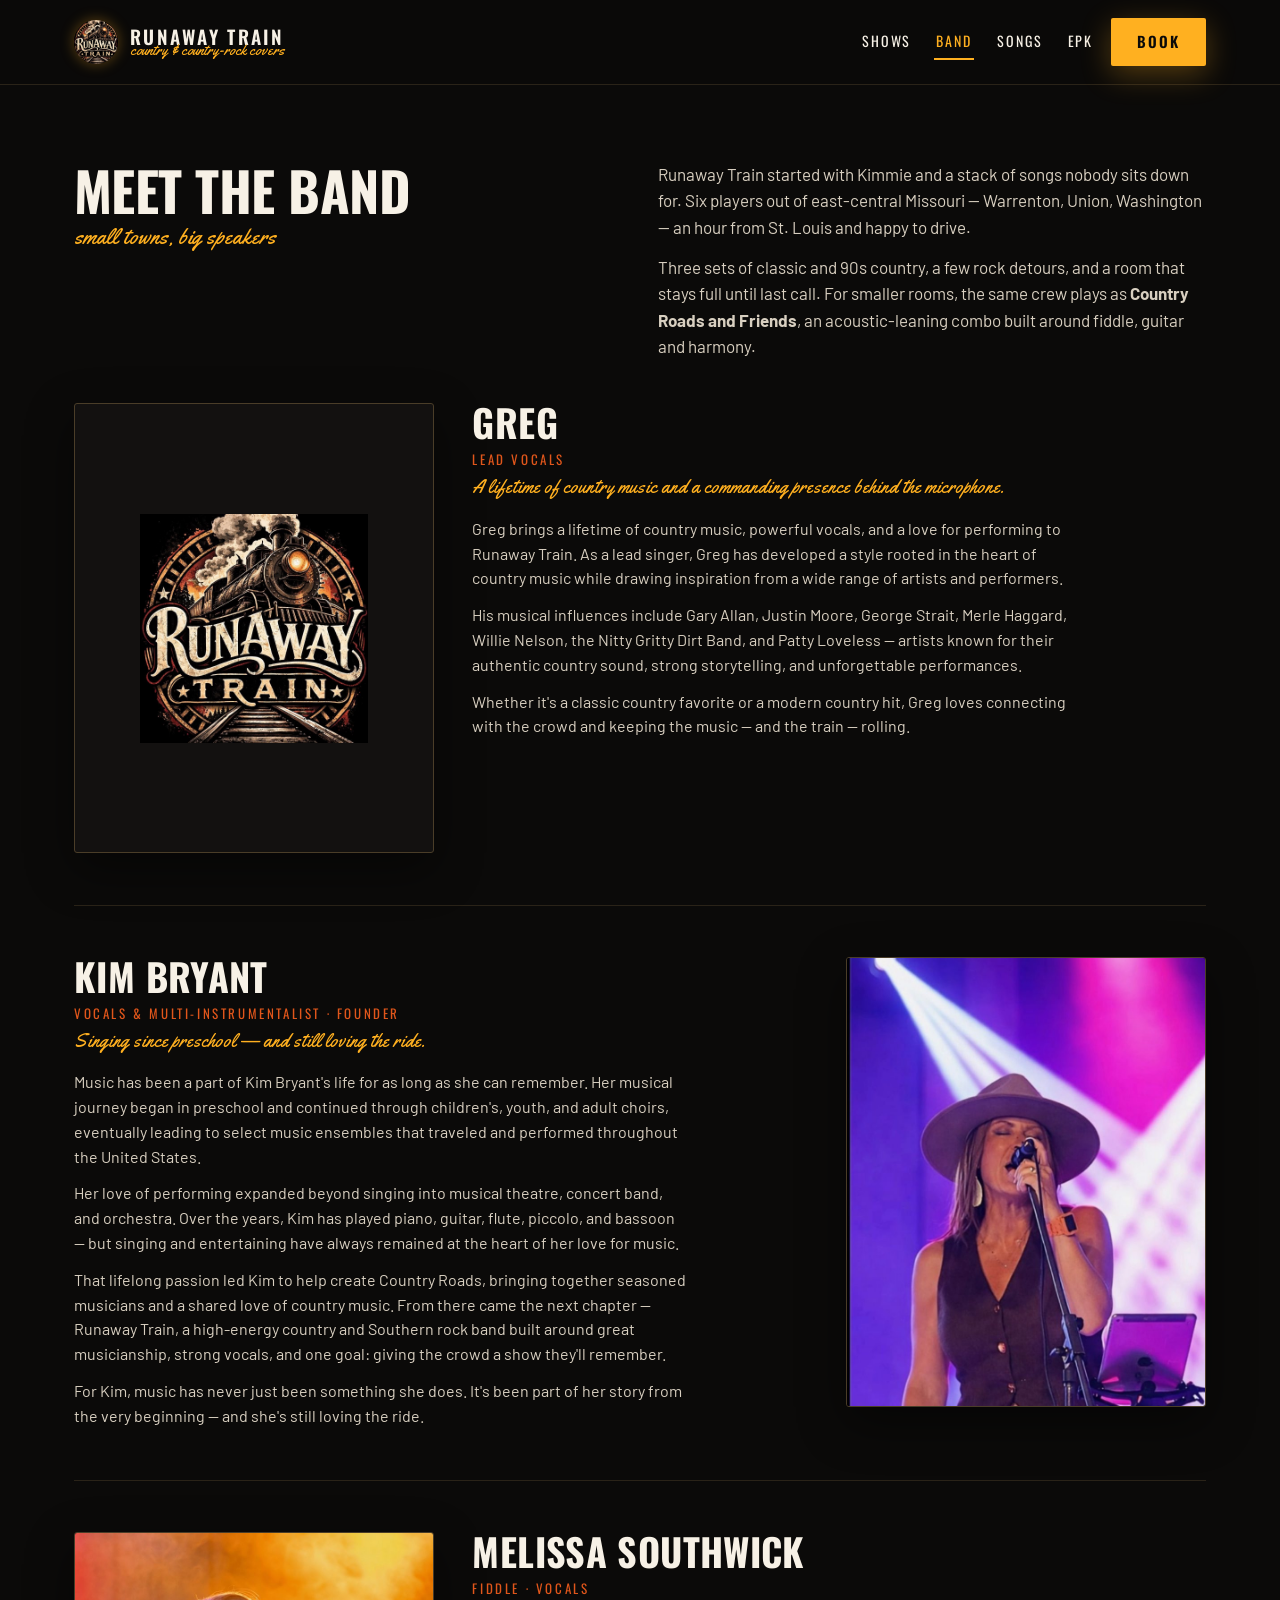
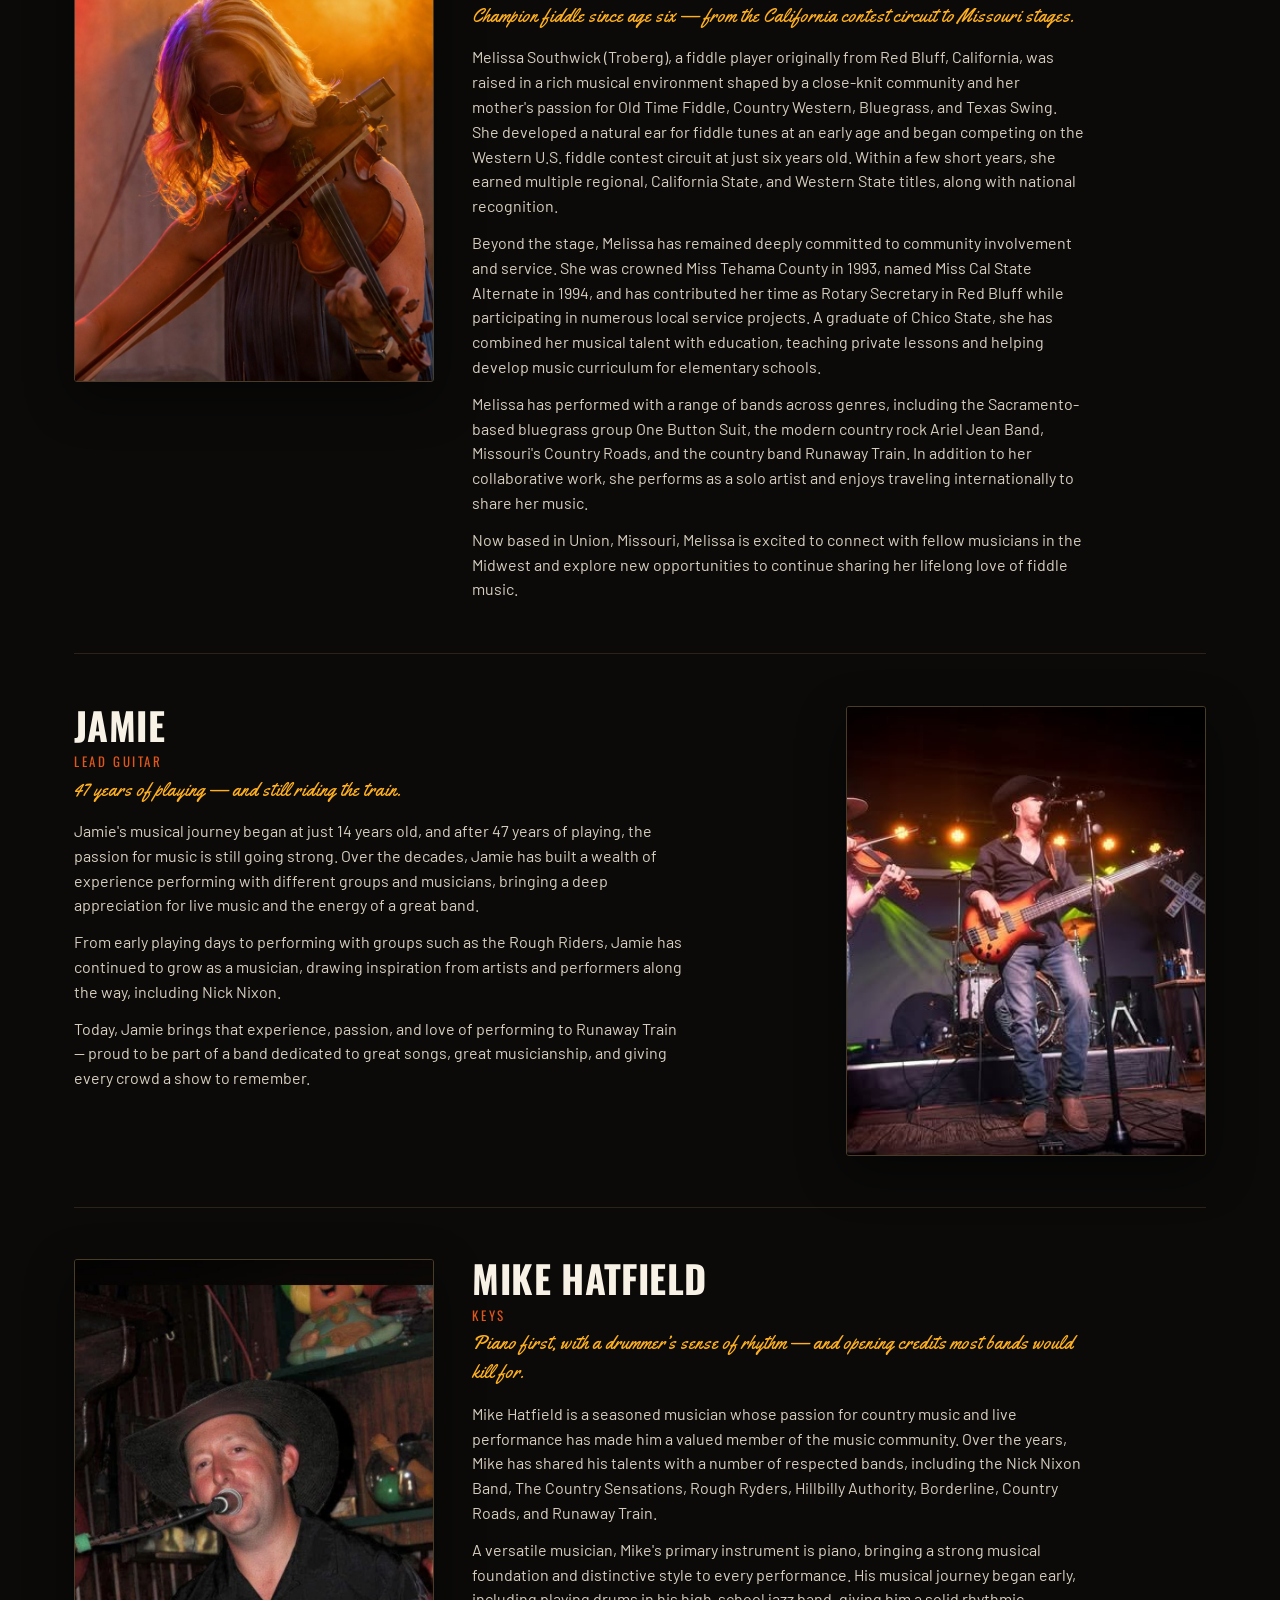
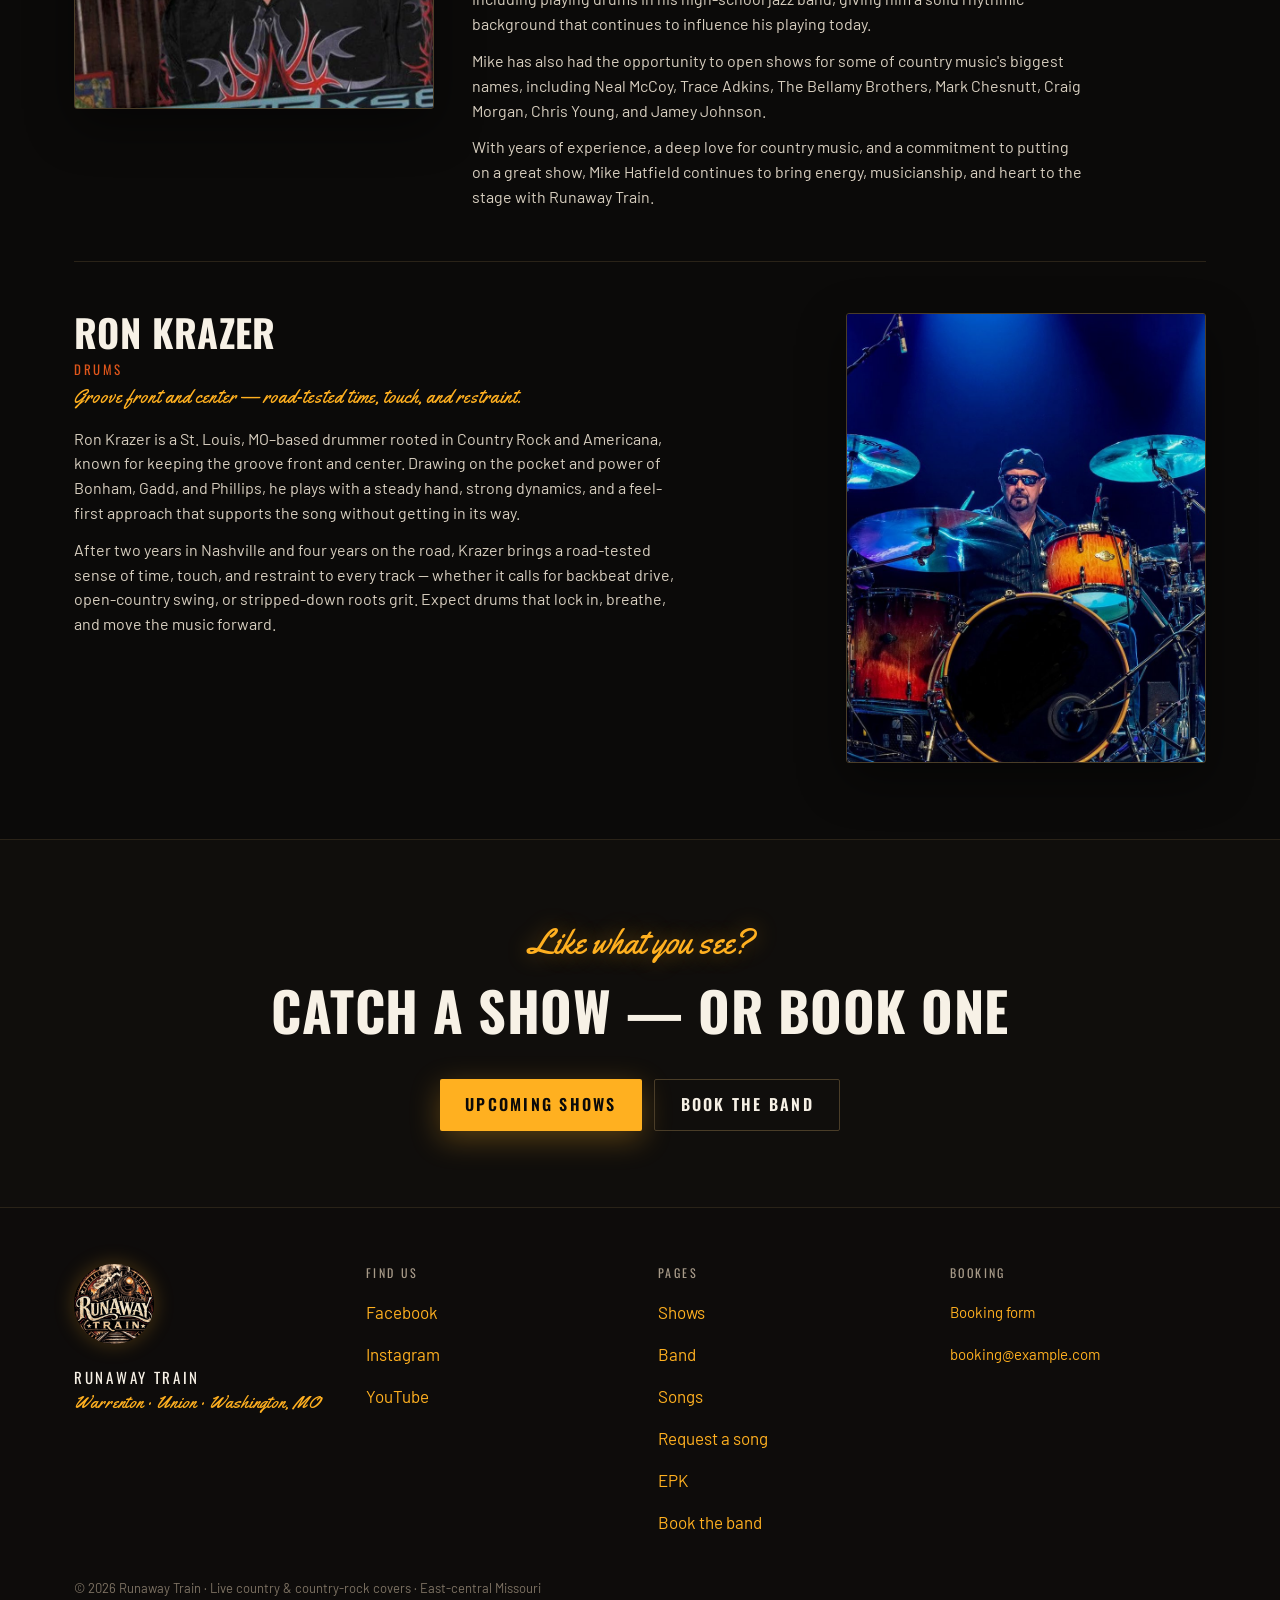
==== band/index.html @ 1db53f4d "wire request endpoint" ====
<!DOCTYPE html>
<html lang="en">
<head>
<meta charset="utf-8">
<meta name="viewport" content="width=device-width, initial-scale=1">
<title>Meet the Band — Runaway Train | 6-Piece Country Cover Band from Missouri</title>
<meta name="description" content="Meet Runaway Train: six players out of Warrenton, Union & Washington, Missouri. Lead vocals, national-champion fiddle, twin guitars, bass and drums — three sets of country you know every word to.">
<link rel="canonical" href="https://runawaytrain.band/band/">
<meta property="og:type" content="website">
<meta property="og:site_name" content="Runaway Train">
<meta property="og:title" content="Meet the Band — Runaway Train">
<meta property="og:description" content="Six players out of east-central Missouri. Small towns, big speakers.">
<meta property="og:url" content="https://runawaytrain.band/band/">
<meta property="og:image" content="https://runawaytrain.band/assets/img/og-image.jpg">
<meta name="twitter:card" content="summary_large_image">
<link rel="icon" href="/assets/img/photos/badge.jpg">
<link rel="preload" href="/assets/fonts/oswald-latin-600-normal.woff2" as="font" type="font/woff2" crossorigin>
<link rel="stylesheet" href="/assets/css/fonts.css?v=11">
<link rel="stylesheet" href="/assets/css/site.css?v=11">
<script defer src="/assets/js/site.js?v=11"></script>
<script type="application/ld+json">
{
  "@context": "https://schema.org",
  "@type": "BreadcrumbList",
  "itemListElement": [
    { "@type": "ListItem", "position": 1, "name": "Home", "item": "https://runawaytrain.band/" },
    { "@type": "ListItem", "position": 2, "name": "Band", "item": "https://runawaytrain.band/band/" }
  ]
}
</script>
</head>
<body>
<a class="skip-link" href="#main">Skip to content</a>

<header class="site-header">
  <div class="wrap bar">
    <a class="brand" href="/">
      <img src="/assets/img/photos/badge.jpg" alt="Runaway Train logo" width="44" height="44">
      <span>
        <span class="name">Runaway Train</span><br>
        <span class="tag">country &amp; country-rock covers</span>
      </span>
    </a>
    <nav class="site-nav" aria-label="Main">
      <a href="/shows/">Shows</a>
      <a href="/band/" aria-current="page">Band</a>
      <a href="/songs/">Songs</a>
      <a href="/epk/">EPK</a>
    </nav>
    <a class="btn btn-primary btn-book-header" href="/book/">Book</a>
    <button class="nav-toggle" aria-expanded="false" aria-controls="mobile-menu" aria-label="Menu">☰</button>
  </div>
  <nav class="mobile-menu" id="mobile-menu" aria-label="Mobile">
    <a href="/shows/">Shows</a>
    <a href="/band/" aria-current="page">Band</a>
    <a href="/songs/">Songs</a>
    <a href="/epk/">EPK</a>
    <a href="/book/">Book the band</a>
  </nav>
</header>

<main id="main">
  <section class="section" aria-labelledby="band-h">
    <div class="wrap">
      <div style="display:grid; grid-template-columns:repeat(auto-fit,minmax(min(300px,100%),1fr)); gap:var(--sp-gap); margin-bottom:44px;">
        <div>
          <h1 id="band-h" style="font-size:var(--fs-h2); line-height:1.1;">Meet the band</h1>
          <p class="kicker">small towns, big speakers</p>
        </div>
        <div style="color:var(--text-body);">
          <p style="margin:0 0 14px;">Runaway Train started with Kimmie and a stack of songs nobody sits down for. Six players out of east-central Missouri — Warrenton, Union, Washington — an hour from St. Louis and happy to drive.</p>
          <p style="margin:0;">Three sets of classic and 90s country, a few rock detours, and a room that stays full until last call. For smaller rooms, the same crew plays as <strong>Country Roads and Friends</strong>, an acoustic-leaning combo built around fiddle, guitar and harmony.</p>
        </div>
      </div>

      <div class="member-rows">
        <article class="member-row">
          <img class="member-photo placeholder" src="/assets/img/photos/badge.jpg" alt="Greg, lead singer of Runaway Train" loading="lazy" width="800" height="1000" data-todo="greg-photo">
          <div class="member-info">
            <h2 class="name">Greg</h2>
            <div class="role">Lead vocals</div>
            <p class="hook">A lifetime of country music and a commanding presence behind the microphone.</p>
          <p>Greg brings a lifetime of country music, powerful vocals, and a love for performing to Runaway Train. As a lead singer, Greg has developed a style rooted in the heart of country music while drawing inspiration from a wide range of artists and performers.</p>
          <p>His musical influences include Gary Allan, Justin Moore, George Strait, Merle Haggard, Willie Nelson, the Nitty Gritty Dirt Band, and Patty Loveless — artists known for their authentic country sound, strong storytelling, and unforgettable performances.</p>
          <p>Whether it's a classic country favorite or a modern country hit, Greg loves connecting with the crowd and keeping the music — and the train — rolling.</p>
          </div>
        </article>
        <article class="member-row flip">
          <img class="member-photo" src="/assets/img/photos/kim-bryant.jpg" alt="Kim Bryant singing on stage" loading="lazy" width="800" height="1000">
          <div class="member-info">
            <h2 class="name">Kim Bryant</h2>
            <div class="role">Vocals &amp; multi-instrumentalist · Founder</div>
            <p class="hook">Singing since preschool — and still loving the ride.</p>
          <p>Music has been a part of Kim Bryant's life for as long as she can remember. Her musical journey began in preschool and continued through children's, youth, and adult choirs, eventually leading to select music ensembles that traveled and performed throughout the United States.</p>
          <p>Her love of performing expanded beyond singing into musical theatre, concert band, and orchestra. Over the years, Kim has played piano, guitar, flute, piccolo, and bassoon — but singing and entertaining have always remained at the heart of her love for music.</p>
          <p>That lifelong passion led Kim to help create Country Roads, bringing together seasoned musicians and a shared love of country music. From there came the next chapter — Runaway Train, a high-energy country and Southern rock band built around great musicianship, strong vocals, and one goal: giving the crowd a show they'll remember.</p>
          <p>For Kim, music has never just been something she does. It's been part of her story from the very beginning — and she's still loving the ride.</p>
          </div>
        </article>
        <article class="member-row">
          <img class="member-photo" src="/assets/img/photos/melissa-southwick-live.jpg" alt="Melissa Southwick playing fiddle under stage lights" loading="lazy" width="800" height="1000">
          <div class="member-info">
            <h2 class="name">Melissa Southwick</h2>
            <div class="role">Fiddle · Vocals</div>
            <p class="hook">Champion fiddle since age six — from the California contest circuit to Missouri stages.</p>
          <p>Melissa Southwick (Troberg), a fiddle player originally from Red Bluff, California, was raised in a rich musical environment shaped by a close-knit community and her mother's passion for Old Time Fiddle, Country Western, Bluegrass, and Texas Swing. She developed a natural ear for fiddle tunes at an early age and began competing on the Western U.S. fiddle contest circuit at just six years old. Within a few short years, she earned multiple regional, California State, and Western State titles, along with national recognition.</p>
          <p>Beyond the stage, Melissa has remained deeply committed to community involvement and service. She was crowned Miss Tehama County in 1993, named Miss Cal State Alternate in 1994, and has contributed her time as Rotary Secretary in Red Bluff while participating in numerous local service projects. A graduate of Chico State, she has combined her musical talent with education, teaching private lessons and helping develop music curriculum for elementary schools.</p>
          <p>Melissa has performed with a range of bands across genres, including the Sacramento-based bluegrass group One Button Suit, the modern country rock Ariel Jean Band, Missouri's Country Roads, and the country band Runaway Train. In addition to her collaborative work, she performs as a solo artist and enjoys traveling internationally to share her music.</p>
          <p>Now based in Union, Missouri, Melissa is excited to connect with fellow musicians in the Midwest and explore new opportunities to continue sharing her lifelong love of fiddle music.</p>
          </div>
        </article>
        <article class="member-row flip">
          <img class="member-photo" src="/assets/img/photos/guitar-lead.jpg" alt="Jamie, lead guitarist of Runaway Train" loading="lazy" width="800" height="1000">
          <div class="member-info">
            <h2 class="name">Jamie</h2>
            <div class="role">Lead guitar</div>
            <p class="hook">47 years of playing — and still riding the train.</p>
          <p>Jamie's musical journey began at just 14 years old, and after 47 years of playing, the passion for music is still going strong. Over the decades, Jamie has built a wealth of experience performing with different groups and musicians, bringing a deep appreciation for live music and the energy of a great band.</p>
          <p>From early playing days to performing with groups such as the Rough Riders, Jamie has continued to grow as a musician, drawing inspiration from artists and performers along the way, including Nick Nixon.</p>
          <p>Today, Jamie brings that experience, passion, and love of performing to Runaway Train — proud to be part of a band dedicated to great songs, great musicianship, and giving every crowd a show to remember.</p>
          </div>
        </article>
        <article class="member-row">
          <img class="member-photo" src="/assets/img/photos/mike-hatfield.jpg" alt="Mike Hatfield singing at the keys" loading="lazy" width="800" height="1000">
          <div class="member-info">
            <h2 class="name">Mike Hatfield</h2>
            <div class="role">Keys</div>
            <p class="hook">Piano first, with a drummer’s sense of rhythm — and opening credits most bands would kill for.</p>
          <p>Mike Hatfield is a seasoned musician whose passion for country music and live performance has made him a valued member of the music community. Over the years, Mike has shared his talents with a number of respected bands, including the Nick Nixon Band, The Country Sensations, Rough Ryders, Hillbilly Authority, Borderline, Country Roads, and Runaway Train.</p>
          <p>A versatile musician, Mike's primary instrument is piano, bringing a strong musical foundation and distinctive style to every performance. His musical journey began early, including playing drums in his high-school jazz band, giving him a solid rhythmic background that continues to influence his playing today.</p>
          <p>Mike has also had the opportunity to open shows for some of country music's biggest names, including Neal McCoy, Trace Adkins, The Bellamy Brothers, Mark Chesnutt, Craig Morgan, Chris Young, and Jamey Johnson.</p>
          <p>With years of experience, a deep love for country music, and a commitment to putting on a great show, Mike Hatfield continues to bring energy, musicianship, and heart to the stage with Runaway Train.</p>
          </div>
        </article>
        <article class="member-row flip">
          <img class="member-photo" src="/assets/img/photos/ron-krazer.jpg" alt="Ron Krazer behind the drum kit" loading="lazy" width="800" height="1000">
          <div class="member-info">
            <h2 class="name">Ron Krazer</h2>
            <div class="role">Drums</div>
            <p class="hook">Groove front and center — road-tested time, touch, and restraint.</p>
          <p>Ron Krazer is a St. Louis, MO–based drummer rooted in Country Rock and Americana, known for keeping the groove front and center. Drawing on the pocket and power of Bonham, Gadd, and Phillips, he plays with a steady hand, strong dynamics, and a feel-first approach that supports the song without getting in its way.</p>
          <p>After two years in Nashville and four years on the road, Krazer brings a road-tested sense of time, touch, and restraint to every track — whether it calls for backbeat drive, open-country swing, or stripped-down roots grit. Expect drums that lock in, breathe, and move the music forward.</p>
          </div>
        </article>
      </div>
    </div>
  </section>

  <section class="section cta-strip section-alt" aria-labelledby="cta-h">
    <div class="wrap">
      <p class="kicker kicker-glow">Like what you see?</p>
      <h2 id="cta-h">Catch a show — or book one</h2>
      <div class="btns">
        <a class="btn btn-primary btn-lg" href="/shows/">Upcoming shows</a>
        <a class="btn btn-ghost btn-lg" href="/book/">Book the band</a>
      </div>
    </div>
  </section>
</main>

<footer class="site-footer">
  <div class="wrap footer-grid">
    <div>
      <img class="badge" src="/assets/img/photos/badge.jpg" alt="Runaway Train badge logo" width="80" height="80" loading="lazy">
      <div class="name">Runaway Train</div>
      <div class="where">Warrenton · Union · Washington, MO</div>
    </div>
    <div>
      <div class="col-title">Find us</div>
      <div class="links">
        <a href="#" data-todo="facebook-url">Facebook</a>
        <a href="#" data-todo="instagram-url">Instagram</a>
        <a href="#" data-todo="youtube-url">YouTube</a>
      </div>
    </div>
    <div>
      <div class="col-title">Pages</div>
      <div class="links">
        <a href="/shows/">Shows</a>
        <a href="/band/">Band</a>
        <a href="/songs/">Songs</a>
        <a href="/request/">Request a song</a>
        <a href="/epk/">EPK</a>
        <a href="/book/">Book the band</a>
      </div>
    </div>
    <div>
      <div class="col-title">Booking</div>
      <div class="links" style="color:var(--text-body); font-size:15px;">
        <a href="/book/">Booking form</a>
        <a href="mailto:booking@example.com" data-todo="booking-email">booking@example.com</a>
      </div>
    </div>
  </div>
  <div class="wrap legal">© 2026 Runaway Train · Live country &amp; country-rock covers · East-central Missouri</div>
</footer>

<div class="mobile-bar">
  <div style="min-width:0;">
    <div class="k">Next show</div>
    <div class="v"></div>
  </div>
  <button class="btn btn-primary btn-sm" type="button">Add to calendar</button>
</div>

</body>
</html>
---- assets/css/fonts.css ----
/* Self-hosted fonts (latin subsets, woff2) — no third-party requests. */
@font-face { font-family: 'Oswald'; font-style: normal; font-weight: 400; font-display: swap; src: url('/assets/fonts/oswald-latin-400-normal.woff2') format('woff2'); }
@font-face { font-family: 'Oswald'; font-style: normal; font-weight: 500; font-display: swap; src: url('/assets/fonts/oswald-latin-500-normal.woff2') format('woff2'); }
@font-face { font-family: 'Oswald'; font-style: normal; font-weight: 600; font-display: swap; src: url('/assets/fonts/oswald-latin-600-normal.woff2') format('woff2'); }
@font-face { font-family: 'Oswald'; font-style: normal; font-weight: 700; font-display: swap; src: url('/assets/fonts/oswald-latin-700-normal.woff2') format('woff2'); }
@font-face { font-family: 'Barlow'; font-style: normal; font-weight: 400; font-display: swap; src: url('/assets/fonts/barlow-latin-400-normal.woff2') format('woff2'); }
@font-face { font-family: 'Barlow'; font-style: italic; font-weight: 400; font-display: swap; src: url('/assets/fonts/barlow-latin-400-italic.woff2') format('woff2'); }
@font-face { font-family: 'Barlow'; font-style: normal; font-weight: 500; font-display: swap; src: url('/assets/fonts/barlow-latin-500-normal.woff2') format('woff2'); }
@font-face { font-family: 'Barlow'; font-style: normal; font-weight: 600; font-display: swap; src: url('/assets/fonts/barlow-latin-600-normal.woff2') format('woff2'); }
@font-face { font-family: 'Barlow'; font-style: normal; font-weight: 700; font-display: swap; src: url('/assets/fonts/barlow-latin-700-normal.woff2') format('woff2'); }
@font-face { font-family: 'Yellowtail'; font-style: normal; font-weight: 400; font-display: swap; src: url('/assets/fonts/yellowtail-latin-400-normal.woff2') format('woff2'); }
---- assets/css/site.css ----
/* ============================================================
   Runaway Train — Neon design system
   Fluid, mobile-first. Tokens from "Runaway Train v3 - Neon".
   ============================================================ */

:root {
  /* color */
  --bg: #0B0A09;
  --bg-2: #100E0C;
  --bg-3: #0E0C0B;
  --surface: #131110;
  --surface-2: #151211;
  --surface-hover: #181412;
  --field: #0E0C0B;
  --border: #2A2318;
  --border-warm: #4A3D28;
  --border-field: #3A3126;
  --text: #F7F1E6;
  --text-body: #D8CFC0;
  --text-muted: #A79A88;
  --text-dim: #7E7364;
  --amber: #FFB020;
  --amber-hi: #FFD37A;
  --ember: #E0561B;
  --amber-glow: rgba(255, 176, 32, .35);
  --ember-glow: rgba(224, 86, 27, .25);

  /* type */
  --f-display: 'Oswald', sans-serif;
  --f-body: 'Barlow', system-ui, sans-serif;
  --f-script: 'Yellowtail', cursive;

  /* fluid type scale */
  --fs-hero: clamp(2.875rem, 2rem + 6.5vw, 5.375rem);   /* 46 → 86 */
  --fs-h2: clamp(2rem, 1.4rem + 3.2vw, 3.375rem);       /* 32 → 54 */
  --fs-h3: clamp(1.75rem, 1.5rem + 1.2vw, 2.375rem);    /* 28 → 38 */
  --fs-script-lg: clamp(1.625rem, 1.3rem + 1.6vw, 2.125rem);
  --fs-script: clamp(1.25rem, 1.1rem + .6vw, 1.375rem);
  --fs-lead: clamp(1.0625rem, 1rem + .35vw, 1.1875rem); /* 17 → 19 */
  --fs-base: 1.0625rem;

  /* fluid space */
  --sp-section: clamp(3rem, 2rem + 5vw, 4.75rem);       /* 48 → 76 */
  --sp-gap: clamp(1.25rem, 1rem + 1.5vw, 2.5rem);
  --wrap: 1180px;
  --pad-x: clamp(1rem, .6rem + 2vw, 1.5rem);
  --radius: 3px;
}

/* ---- reset-ish ---- */
* { box-sizing: border-box; }
html { scroll-behavior: smooth; }
html, body { margin: 0; padding: 0; }
body {
  background: var(--bg);
  color: var(--text);
  font-family: var(--f-body);
  font-size: var(--fs-base);
  line-height: 1.55;
  overflow-x: hidden;
  -webkit-font-smoothing: antialiased;
}
img { max-width: 100%; height: auto; }
a { color: var(--amber); text-decoration: none; }
a:hover { color: var(--amber-hi); }
input, select, textarea, button { font-family: var(--f-body); }
:focus-visible { outline: 3px solid var(--amber); outline-offset: 2px; }

.wrap { max-width: var(--wrap); margin: 0 auto; padding-left: var(--pad-x); padding-right: var(--pad-x); }

/* skip link */
.skip-link {
  position: absolute; left: -999px; top: 0; z-index: 100;
  background: var(--amber); color: var(--bg); padding: 10px 18px;
  font-family: var(--f-display); text-transform: uppercase; letter-spacing: .1em; font-size: 14px;
}
.skip-link:focus { left: 0; color: var(--bg); }

/* ---- header ---- */
.site-header {
  position: sticky; top: 0; z-index: 50;
  background: rgba(11, 10, 9, .92);
  backdrop-filter: blur(10px);
  -webkit-backdrop-filter: blur(10px);
  border-bottom: 1px solid var(--border);
}
.site-header .bar {
  display: flex; align-items: center; gap: 16px;
  padding-top: 18px; padding-bottom: 18px;
  transition: padding .2s ease;
}
.site-header.scrolled .bar { padding-top: 10px; padding-bottom: 10px; }
.brand { display: flex; align-items: center; gap: 12px; min-width: 0; color: var(--text); }
.brand:hover { color: var(--text); }
.brand img {
  width: 44px; height: 44px; flex: 0 0 auto; border-radius: 50%;
  object-fit: cover; box-shadow: 0 0 14px var(--amber-glow);
}
.brand br { display: none; }
.brand .name {
  display: block; font-family: var(--f-display); font-weight: 600; font-size: 19px; line-height: 1;
  letter-spacing: .12em; text-transform: uppercase; white-space: nowrap;
}
.brand .tag {
  display: block; margin-top: -3px; font-family: var(--f-script); font-size: 15px; line-height: 1;
  color: var(--amber); white-space: nowrap;
}
.site-nav {
  display: flex; margin-left: auto; gap: clamp(14px, 1vw + 8px, 26px);
  font-family: var(--f-display); font-size: 14px; letter-spacing: .14em; text-transform: uppercase;
}
.site-nav a { color: var(--text); padding: 6px 2px; }
.site-nav a:hover, .site-nav a[aria-current="page"] { color: var(--amber); }
.site-nav a[aria-current="page"] { border-bottom: 2px solid var(--amber); }
.btn-book-header { margin-left: auto; }
.site-nav + .btn-book-header { margin-left: 0; }

/* mobile nav */
.nav-toggle {
  display: none; margin-left: auto; background: none; border: 1px solid var(--border-warm);
  color: var(--text); min-height: 44px; min-width: 44px; border-radius: var(--radius);
  font-size: 20px; cursor: pointer; align-items: center; justify-content: center;
}
.mobile-menu {
  display: none; border-top: 1px solid var(--border); background: var(--bg-3);
}
.mobile-menu.open { display: block; }
.mobile-menu a {
  display: block; padding: 16px var(--pad-x); color: var(--text);
  font-family: var(--f-display); font-size: 16px; letter-spacing: .14em; text-transform: uppercase;
  border-bottom: 1px solid var(--border);
}
.mobile-menu a[aria-current="page"] { color: var(--amber); }

@media (max-width: 900px) {
  .site-nav, .btn-book-header { display: none; }
  .nav-toggle { display: inline-flex; }
}

/* ---- buttons ---- */
.btn {
  display: inline-flex; align-items: center; justify-content: center;
  min-height: 48px; padding: 0 clamp(18px, 2vw, 30px);
  font-family: var(--f-display); font-size: 15px; letter-spacing: .14em;
  text-transform: uppercase; font-weight: 600; border-radius: 2px;
  border: 0; cursor: pointer; text-align: center;
}
.btn-primary {
  background: var(--amber); color: var(--bg);
  box-shadow: 0 8px 30px rgba(255, 176, 32, .3);
}
.btn-primary:hover { background: var(--amber-hi); color: var(--bg); }
.btn-ghost { background: transparent; border: 1px solid var(--border-warm); color: var(--text); }
.btn-ghost:hover { border-color: var(--amber); color: var(--amber); }
.btn-outline-amber { background: rgba(255, 176, 32, .14); border: 1px solid var(--amber); color: var(--amber); }
.btn-outline-amber:hover { background: var(--amber); color: var(--bg); }
.btn-sm { min-height: 44px; padding: 0 16px; font-size: 13px; font-weight: 500; }
.btn-lg { min-height: 52px; font-size: 16px; }

/* ---- section scaffolding ---- */
.section { padding-top: var(--sp-section); padding-bottom: var(--sp-section); border-bottom: 1px solid var(--border); }
.section-alt { background: var(--bg-2); }
.kicker { font-family: var(--f-script); color: var(--amber); font-size: var(--fs-script); margin: 0; }
.kicker-glow { font-size: var(--fs-script-lg); text-shadow: 0 0 22px rgba(255, 176, 32, .4); }
h1, h2, h3 { font-family: var(--f-display); text-transform: uppercase; margin: 0; }
h1 { font-weight: 700; font-size: var(--fs-hero); line-height: .92; letter-spacing: -.01em; text-wrap: balance; }
h2 { font-weight: 700; font-size: var(--fs-h2); letter-spacing: .01em; }
h3 { font-weight: 700; font-size: var(--fs-h3); line-height: 1; }
.section-head { display: flex; align-items: flex-end; justify-content: space-between; gap: 20px; flex-wrap: wrap; margin-bottom: clamp(22px, 3vw, 34px); }
.lead { font-size: var(--fs-lead); color: var(--text-body); max-width: 52ch; }

/* ---- hero ---- */
.hero { position: relative; border-bottom: 1px solid var(--border); }
.hero::before {
  content: ""; position: absolute; inset: 0; pointer-events: none;
  background:
    radial-gradient(120% 70% at 50% 0%, rgba(224, 86, 27, .28) 0%, rgba(11, 10, 9, 0) 60%),
    radial-gradient(80% 50% at 15% 100%, rgba(255, 176, 32, .14) 0%, rgba(11, 10, 9, 0) 70%);
}
.hero .wrap { position: relative; padding-top: 28px; padding-bottom: clamp(40px, 6vw, 64px); }
.hero-grid {
  display: grid; grid-template-columns: repeat(auto-fit, minmax(min(320px, 100%), 1fr));
  gap: var(--sp-gap); align-items: center; margin-top: clamp(28px, 4vw, 44px);
}
.hero-img {
  width: 100%; display: block; border: 1px solid var(--border-warm);
  border-radius: var(--radius); box-shadow: 0 20px 60px var(--ember-glow);
}

/* next-show banner */
.next-show {
  display: flex; align-items: center; gap: 14px; flex-wrap: wrap;
  padding: 14px 16px; border: 1px solid var(--ember); border-radius: var(--radius);
  background: linear-gradient(180deg, rgba(224, 86, 27, .16), rgba(224, 86, 27, .04));
}
.next-show .label {
  display: inline-flex; align-items: center; gap: 8px;
  font-family: var(--f-display); font-size: 13px; letter-spacing: .2em;
  text-transform: uppercase; color: var(--amber);
}
.next-show .dot {
  width: 9px; height: 9px; border-radius: 50%; background: var(--amber);
  box-shadow: 0 0 12px var(--amber); animation: glow 2.2s ease-in-out infinite;
}
.next-show .what {
  font-family: var(--f-display); font-size: clamp(16px, 1.2vw + 12px, 20px);
  letter-spacing: .03em; text-transform: uppercase; line-height: 1.2;
}
.next-show .when { font-size: 15px; color: var(--text-muted); }
.next-show .cal {
  margin-left: auto; min-height: 44px; display: inline-flex; align-items: center;
  padding: 0 4px; background: none; border: 0; border-bottom: 1px solid var(--amber);
  color: var(--amber); font-family: var(--f-display); font-size: 13px;
  letter-spacing: .16em; text-transform: uppercase; cursor: pointer;
}
.next-show .cal:hover { color: var(--amber-hi); }

/* ---- show cards ---- */
.show-list { display: flex; flex-direction: column; gap: 14px; }
.show-card {
  display: grid; grid-template-columns: minmax(96px, 120px) 1fr;
  gap: 16px 22px; align-items: center; padding: 20px;
  background: var(--surface); border: 1px solid var(--border); border-radius: var(--radius);
}
.show-card:hover { border-color: var(--amber); background: var(--surface-hover); }
.show-date { grid-row: 1 / span 2; align-self: center; text-align: center; border-right: 1px solid var(--border); padding-right: 14px; }
.show-card .show-actions { grid-column: 2; }
.show-date .dow { font-family: var(--f-display); font-size: 13px; letter-spacing: .18em; text-transform: uppercase; color: var(--ember); }
.show-date .day { font-family: var(--f-display); font-weight: 700; font-size: 40px; line-height: 1; }
.show-date .mon { font-family: var(--f-display); font-size: 13px; letter-spacing: .18em; text-transform: uppercase; color: var(--text-muted); }
.show-info { min-width: 0; }
.show-info .venue { font-family: var(--f-display); font-size: clamp(19px, 1vw + 14px, 24px); text-transform: uppercase; letter-spacing: .02em; }
.show-info .meta { color: var(--text-muted); font-size: 16px; }
.show-info .lineup { font-size: 14px; color: var(--text-dim); margin-top: 2px; }
.show-actions { display: flex; flex-wrap: wrap; gap: 10px; justify-content: flex-start; }
.show-note {
  margin-top: 8px; max-width: 68ch; font-size: 14px; color: var(--text-body);
  border-left: 2px solid var(--amber); padding-left: 10px;
}
@media (max-width: 660px) {
  .show-card { grid-template-columns: 1fr; gap: 14px; align-items: stretch; }
  .show-date { grid-row: auto; text-align: left; border-right: 0; padding-right: 0; display: flex; align-items: baseline; gap: 10px; }
  .show-date .day { font-size: 34px; }
  .show-actions { grid-column: auto; }
}
.show-empty { color: var(--text-muted); padding: 26px 0; }

/* ---- lineup cards ---- */
.lineup-grid { display: grid; grid-template-columns: repeat(auto-fit, minmax(min(320px, 100%), 1fr)); gap: 22px; }
.lineup-card { padding: clamp(22px, 3vw, 30px); border-radius: 4px; display: flex; flex-direction: column; }
.lineup-card.featured { background: linear-gradient(180deg, #1A1512, #121010); border: 1px solid var(--ember); }
.lineup-card.quiet { background: linear-gradient(180deg, #16150F, #121010); border: 1px solid var(--border-warm); }
.lineup-card .eyebrow { font-family: var(--f-display); font-size: 12px; letter-spacing: .24em; text-transform: uppercase; }
.lineup-card.featured .eyebrow { color: var(--ember); }
.lineup-card.quiet .eyebrow { color: var(--text-muted); }
.lineup-card h3 { margin: 8px 0 6px; }
.lineup-card .pitch { margin: 0 0 20px; color: var(--text-body); }
.lineup-card .photo {
  width: 100%; height: 170px; object-fit: cover; display: block;
  border: 1px solid var(--border-warm); border-radius: var(--radius); margin-bottom: 20px;
}
.lineup-card .best-for { font-family: var(--f-display); font-size: 13px; letter-spacing: .16em; text-transform: uppercase; color: var(--amber); margin-bottom: 10px; }
.lineup-card ul { margin: 0 0 24px; padding-left: 20px; color: var(--text-body); }
.lineup-card .btn { margin-top: auto; align-self: flex-start; }

/* ---- band member feature rows (alternating) ---- */
.member-rows { display: grid; gap: clamp(32px, 4vw, 56px); }
.member-row {
  display: grid; grid-template-columns: minmax(240px, 360px) 1fr;
  gap: clamp(22px, 3vw, 48px); align-items: start;
  padding-bottom: clamp(32px, 4vw, 56px); border-bottom: 1px solid var(--border);
}
.member-row:last-child { border-bottom: 0; padding-bottom: 0; }
.member-row.flip { grid-template-columns: 1fr minmax(240px, 360px); }
.member-row.flip .member-photo { order: 2; }
.member-photo {
  width: 100%; aspect-ratio: 4 / 5; object-fit: cover; display: block;
  border: 1px solid var(--border-warm); border-radius: var(--radius);
  box-shadow: 0 16px 48px rgba(0, 0, 0, .45);
}
.member-photo.placeholder { object-fit: contain; padding: 18%; background: var(--surface); box-sizing: border-box; }
.member-info .name { margin: 0; font-size: clamp(1.625rem, 1.3rem + 1.6vw, 2.375rem); line-height: 1.05; }
.member-info .role {
  font-family: var(--f-display); font-size: 13px; letter-spacing: .2em;
  text-transform: uppercase; color: var(--ember); margin: 6px 0 4px;
}
.member-info .hook { font-family: var(--f-script); color: var(--amber); font-size: 19px; margin: 0 0 14px; }
.member-info p { margin: 0 0 12px; font-size: 16px; color: var(--text-body); max-width: 68ch; }
.member-info p:last-child { margin-bottom: 0; }
@media (max-width: 760px) {
  .member-row, .member-row.flip { grid-template-columns: 1fr; }
  .member-row.flip .member-photo { order: 0; }
  .member-photo { max-width: 420px; }
}

/* ---- marquee ---- */
.marquee-band { overflow: hidden; padding: 8px 0; border-top: 1px solid var(--border); border-bottom: 1px solid var(--border); background: #121010; }
.marquee-track { display: flex; width: max-content; animation: marquee 42s linear infinite; will-change: transform; }
.marquee-band:hover .marquee-track { animation-play-state: paused; }
.marquee-track span {
  display: inline-flex; align-items: center; flex: 0 0 auto; padding: 10px 22px;
  font-family: var(--f-display); font-size: clamp(17px, 1vw + 13px, 22px);
  text-transform: uppercase; letter-spacing: .04em; white-space: nowrap;
}
.marquee-track span::after { content: "✦"; color: var(--ember); margin-left: 22px; }

/* song chips (songs page) */
.song-set { margin-bottom: clamp(24px, 3vw, 40px); }
.song-chips { display: flex; flex-wrap: wrap; gap: 10px; margin-top: 14px; }
.song-chips li {
  list-style: none; padding: 10px 16px; background: var(--surface); border: 1px solid var(--border);
  border-radius: 2px; font-family: var(--f-display); font-size: 15px; letter-spacing: .05em; text-transform: uppercase;
}
.song-chips { padding-left: 0; margin-left: 0; }
.song-chips li:hover { border-color: var(--amber); }

/* ---- forms ---- */
.form-card {
  display: grid; gap: 16px; padding: clamp(20px, 3vw, 28px);
  background: var(--surface-2); border: 1px solid var(--border); border-radius: 4px;
}
.form-row { display: grid; grid-template-columns: repeat(auto-fit, minmax(min(160px, 100%), 1fr)); gap: 16px; }
.form-card label {
  display: grid; grid-template-columns: minmax(0, 1fr); gap: 7px;
  font-family: var(--f-display); font-size: 12px; letter-spacing: .16em;
  text-transform: uppercase; color: var(--text-muted);
}
.form-card input, .form-card select, .form-card textarea {
  min-height: 48px; padding: 0 14px; background: var(--field);
  border: 1px solid var(--border-field); color: var(--text);
  border-radius: 2px; font-size: 16px; letter-spacing: 0; text-transform: none;
  width: 100%; min-width: 0;
}
.form-card textarea { padding: 12px 14px; resize: vertical; min-height: 110px; }
.form-note { font-size: 14px; color: var(--text-dim); }

/* ---- FAQ ---- */
.faq-list { display: grid; gap: 12px; max-width: 820px; }
.faq-list details { background: var(--surface); border: 1px solid var(--border); border-radius: var(--radius); }
.faq-list details[open] { border-color: var(--border-warm); }
.faq-list summary {
  cursor: pointer; padding: 18px 20px; font-family: var(--f-display);
  font-size: 17px; letter-spacing: .04em; text-transform: uppercase; list-style: none;
  display: flex; justify-content: space-between; align-items: center; gap: 12px;
}
.faq-list summary::-webkit-details-marker { display: none; }
.faq-list summary::after { content: "+"; color: var(--amber); font-size: 22px; flex: 0 0 auto; }
.faq-list details[open] summary::after { content: "–"; }
.faq-list .a { padding: 0 20px 18px; color: var(--text-body); }
.faq-list .a p { margin: 0 0 10px; }

/* ---- EPK ---- */
.fact-grid { display: grid; grid-template-columns: repeat(auto-fit, minmax(min(220px, 100%), 1fr)); gap: 16px; }
.fact { padding: 18px 20px; background: var(--surface); border: 1px solid var(--border); border-radius: var(--radius); }
.fact .k { font-family: var(--f-display); font-size: 12px; letter-spacing: .2em; text-transform: uppercase; color: var(--text-muted); margin-bottom: 6px; }
.fact .v { font-size: 17px; color: var(--text); }
.photo-grid { display: grid; grid-template-columns: repeat(auto-fill, minmax(min(240px, 100%), 1fr)); gap: 14px; }
.photo-grid img { width: 100%; aspect-ratio: 4 / 3; object-fit: cover; border: 1px solid var(--border-warm); border-radius: var(--radius); display: block; }

/* ---- request strip (home teaser) ---- */
.request-strip .wrap {
  display: flex; align-items: center; justify-content: space-between;
  gap: clamp(18px, 3vw, 40px); flex-wrap: wrap;
}
.request-strip .btn { flex: 0 0 auto; }

/* ---- CTA strip ---- */
.cta-strip { text-align: center; }
.cta-strip .btns { display: flex; gap: 12px; justify-content: center; flex-wrap: wrap; margin-top: 26px; }

/* ---- footer ---- */
.site-footer { padding: 56px 0 120px; background: var(--bg-3); }
.footer-grid { display: grid; grid-template-columns: repeat(auto-fit, minmax(min(240px, 100%), 1fr)); gap: 36px; }
.site-footer .badge { width: 80px; height: 80px; border-radius: 50%; object-fit: cover; margin-bottom: 16px; box-shadow: 0 0 20px rgba(255, 176, 32, .25); }
.site-footer .name { font-family: var(--f-display); font-size: 15px; letter-spacing: .18em; text-transform: uppercase; }
.site-footer .where { font-family: var(--f-script); color: var(--amber); font-size: 18px; }
.site-footer .col-title { font-family: var(--f-display); font-size: 12px; letter-spacing: .2em; text-transform: uppercase; color: var(--text-muted); margin-bottom: 14px; }
.site-footer .links { display: flex; flex-direction: column; gap: 10px; }
.site-footer .links a { min-height: 32px; display: flex; align-items: center; }
.newsletter { display: flex; gap: 10px; flex-wrap: wrap; }
.newsletter input {
  flex: 1; min-width: 150px; min-height: 46px; padding: 0 14px;
  background: var(--bg); border: 1px solid var(--border-field); color: var(--text);
  border-radius: 2px; font-size: 16px;
}
.legal { margin-top: 40px; font-size: 13px; color: var(--text-dim); }
@media (min-width: 901px) { .site-footer { padding-bottom: 56px; } }

/* ---- mobile sticky next-show bar ---- */
.mobile-bar {
  position: fixed; left: 0; right: 0; bottom: 0; z-index: 60;
  display: none; align-items: center; gap: 14px; padding: 12px 16px;
  background: rgba(14, 12, 11, .96); border-top: 1px solid var(--border);
  backdrop-filter: blur(10px); -webkit-backdrop-filter: blur(10px);
}
.mobile-bar .k { font-family: var(--f-display); font-size: 11px; letter-spacing: .2em; text-transform: uppercase; color: var(--ember); }
.mobile-bar .v { font-family: var(--f-display); font-size: 16px; text-transform: uppercase; white-space: nowrap; overflow: hidden; text-overflow: ellipsis; }
.mobile-bar .btn { margin-left: auto; flex: 0 0 auto; }
@media (max-width: 900px) { .mobile-bar.has-show { display: flex; } }

/* ---- add-to-calendar menu ---- */
.cal-wrap { position: relative; display: inline-flex; }
.cal-pop {
  position: absolute; right: 0; top: calc(100% + 8px); z-index: 70;
  min-width: 220px; background: var(--surface-2); border: 1px solid var(--border-warm);
  border-radius: var(--radius); box-shadow: 0 12px 40px rgba(0, 0, 0, .55);
  display: flex; flex-direction: column; overflow: hidden;
}
.cal-pop[hidden] { display: none; }
.cal-wrap.up .cal-pop { top: auto; bottom: calc(100% + 8px); }
.cal-pop a, .cal-pop button {
  text-align: left; padding: 0 16px; min-height: 46px; display: flex; align-items: center;
  background: none; border: 0; border-bottom: 1px solid var(--border); cursor: pointer;
  color: var(--text); font-family: var(--f-display); font-size: 13px;
  letter-spacing: .12em; text-transform: uppercase;
}
.cal-pop a:last-child, .cal-pop button:last-child { border-bottom: 0; }
.cal-pop a:hover, .cal-pop button:hover { color: var(--amber); background: var(--surface-hover); }

/* ---- animation ---- */
@keyframes marquee { from { transform: translateX(0); } to { transform: translateX(-50%); } }
@keyframes glow { 0%, 100% { opacity: .55; } 50% { opacity: 1; } }
@media (prefers-reduced-motion: reduce) {
  html { scroll-behavior: auto; }
  .marquee-track { animation: none; flex-wrap: wrap; width: auto; }
  .next-show .dot { animation: none; }
}
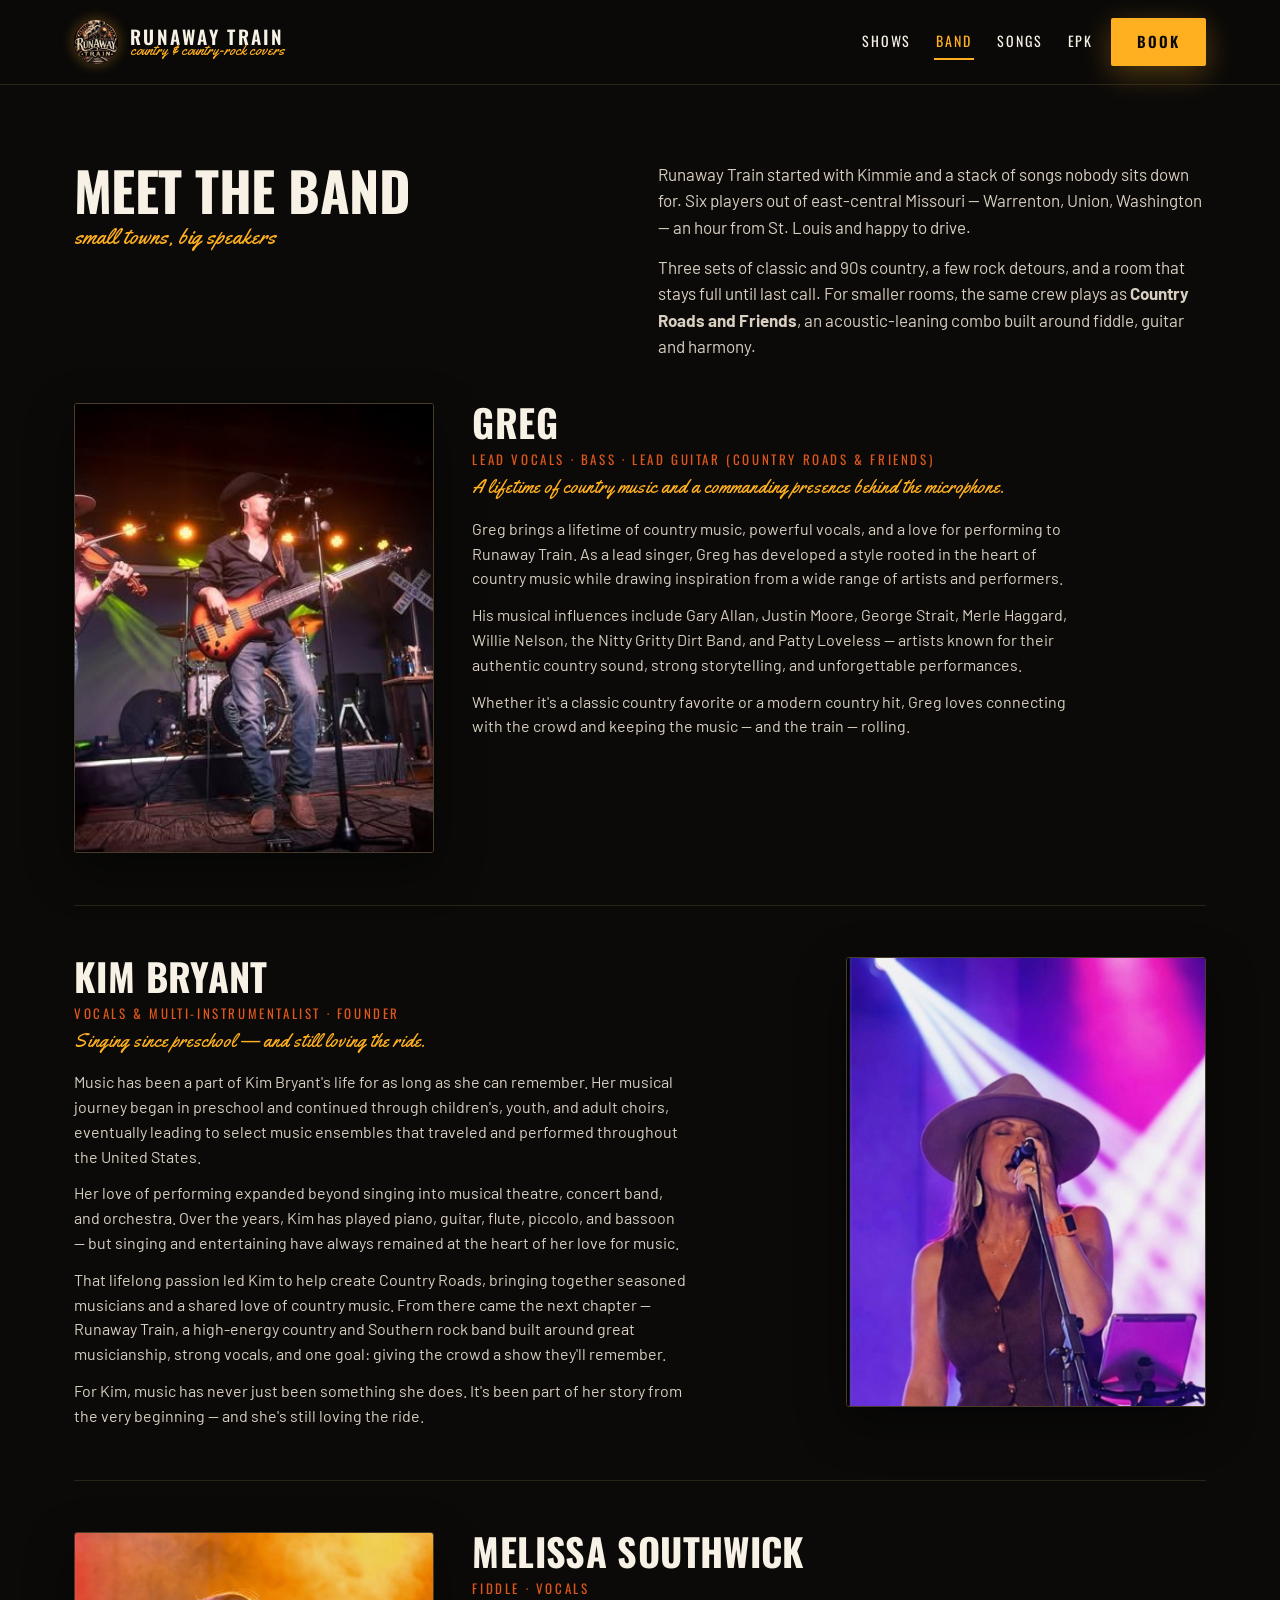
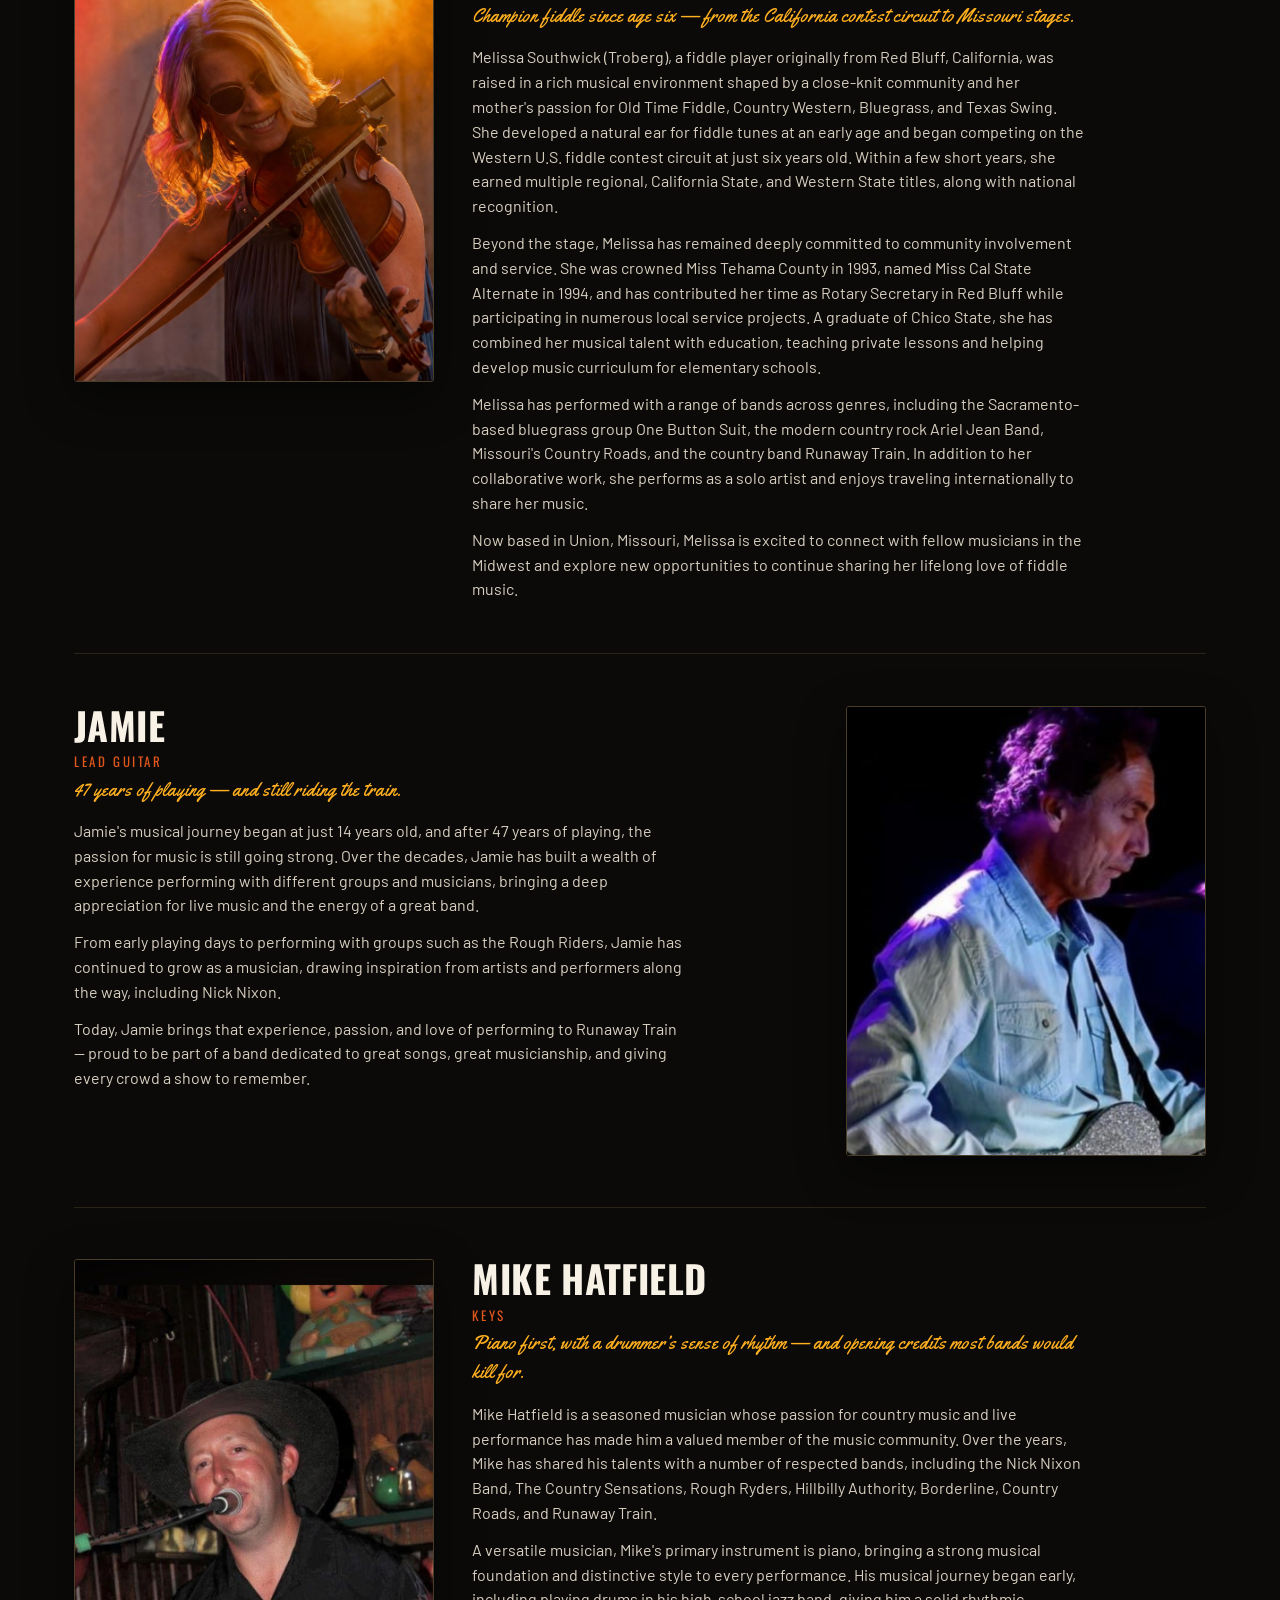
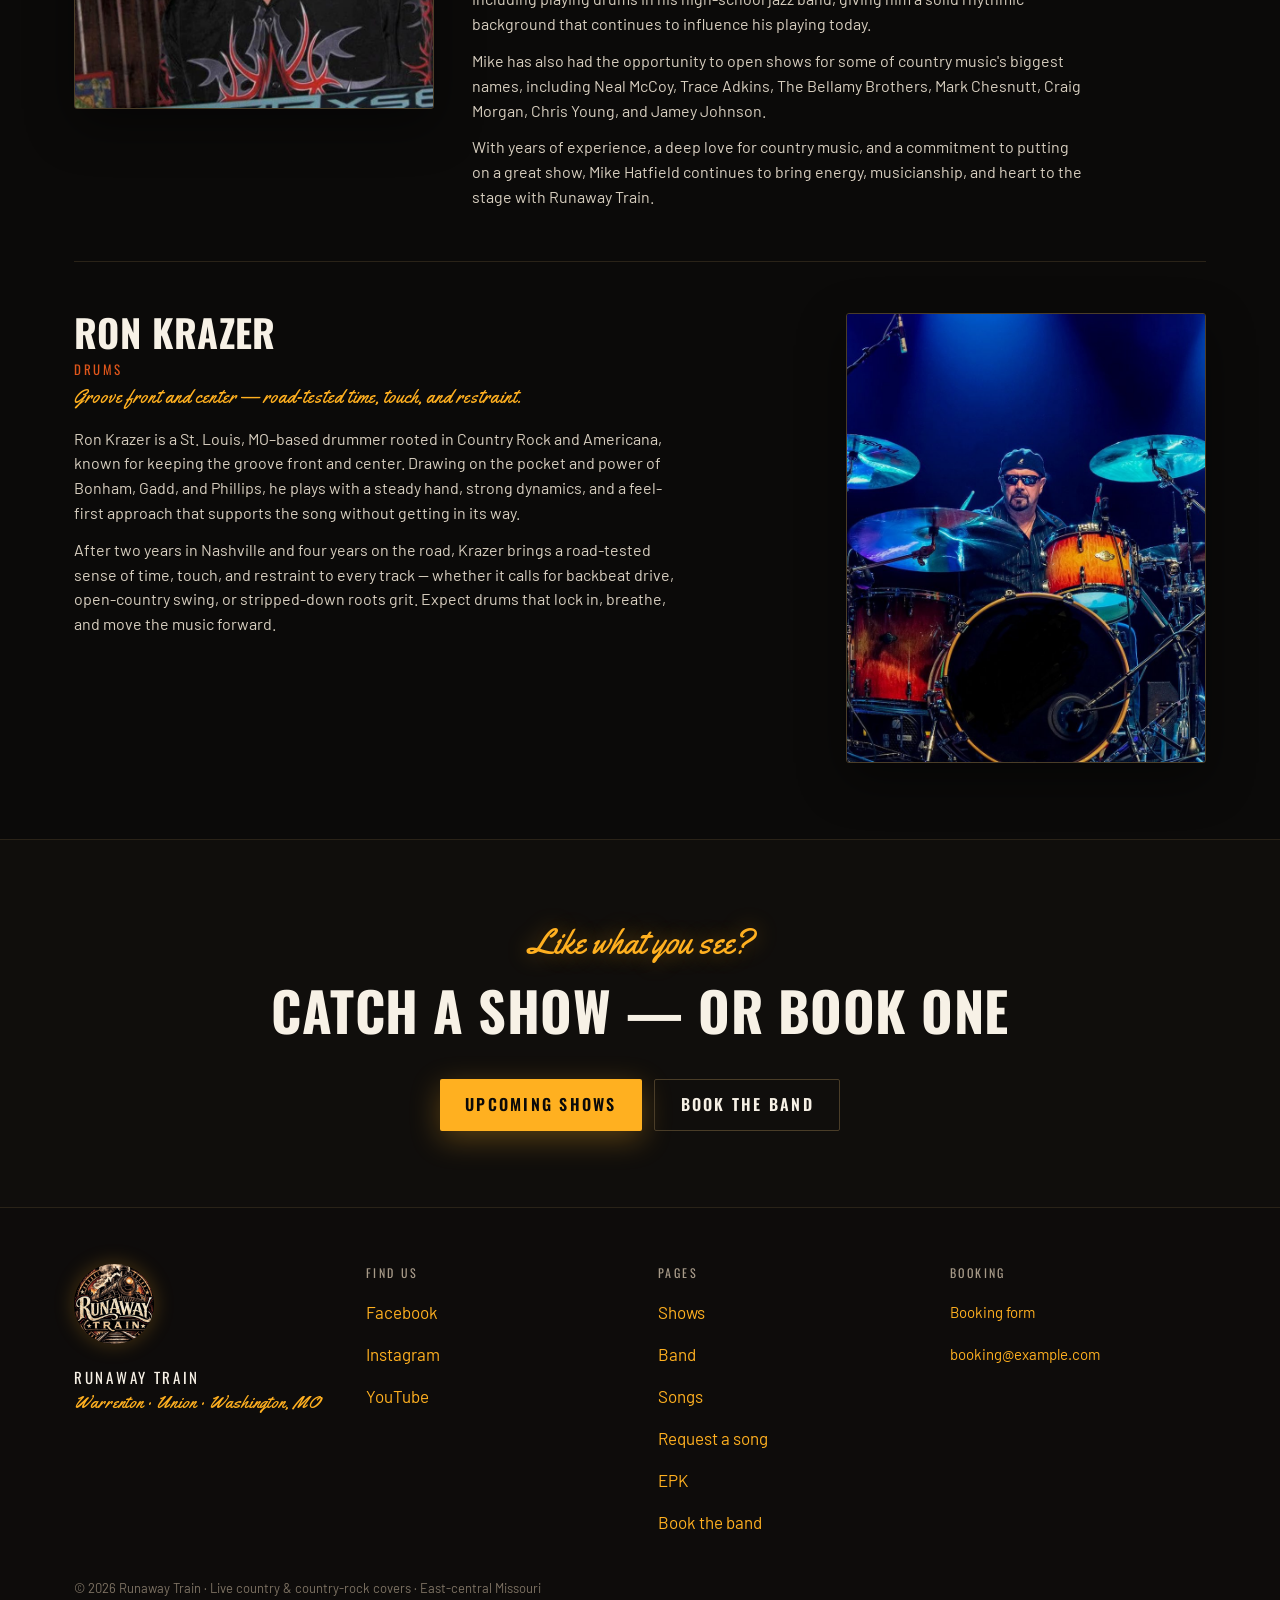
==== commit 89a41c2e: "Jamie photo + Greg/Jamie swap, role updates; /request QR page v=11" ====
--- a/band/index.html
+++ b/band/index.html
@@ -75,10 +75,10 @@
 
       <div class="member-rows">
         <article class="member-row">
-          <img class="member-photo placeholder" src="/assets/img/photos/badge.jpg" alt="Greg, lead singer of Runaway Train" loading="lazy" width="800" height="1000" data-todo="greg-photo">
+          <img class="member-photo" src="/assets/img/photos/guitar-lead.jpg" alt="Greg of Runaway Train playing guitar on stage" loading="lazy" width="800" height="1000">
           <div class="member-info">
             <h2 class="name">Greg</h2>
-            <div class="role">Lead vocals</div>
+            <div class="role">Lead vocals &middot; Bass &middot; Lead guitar (Country Roads &amp; Friends)</div>
             <p class="hook">A lifetime of country music and a commanding presence behind the microphone.</p>
           <p>Greg brings a lifetime of country music, powerful vocals, and a love for performing to Runaway Train. As a lead singer, Greg has developed a style rooted in the heart of country music while drawing inspiration from a wide range of artists and performers.</p>
           <p>His musical influences include Gary Allan, Justin Moore, George Strait, Merle Haggard, Willie Nelson, the Nitty Gritty Dirt Band, and Patty Loveless — artists known for their authentic country sound, strong storytelling, and unforgettable performances.</p>
@@ -110,7 +110,7 @@
           </div>
         </article>
         <article class="member-row flip">
-          <img class="member-photo" src="/assets/img/photos/guitar-lead.jpg" alt="Jamie, lead guitarist of Runaway Train" loading="lazy" width="800" height="1000">
+          <img class="member-photo" src="/assets/img/photos/jamie.jpg" alt="Jamie, lead guitarist of Runaway Train, playing on stage" loading="lazy" width="800" height="1000">
           <div class="member-info">
             <h2 class="name">Jamie</h2>
             <div class="role">Lead guitar</div>
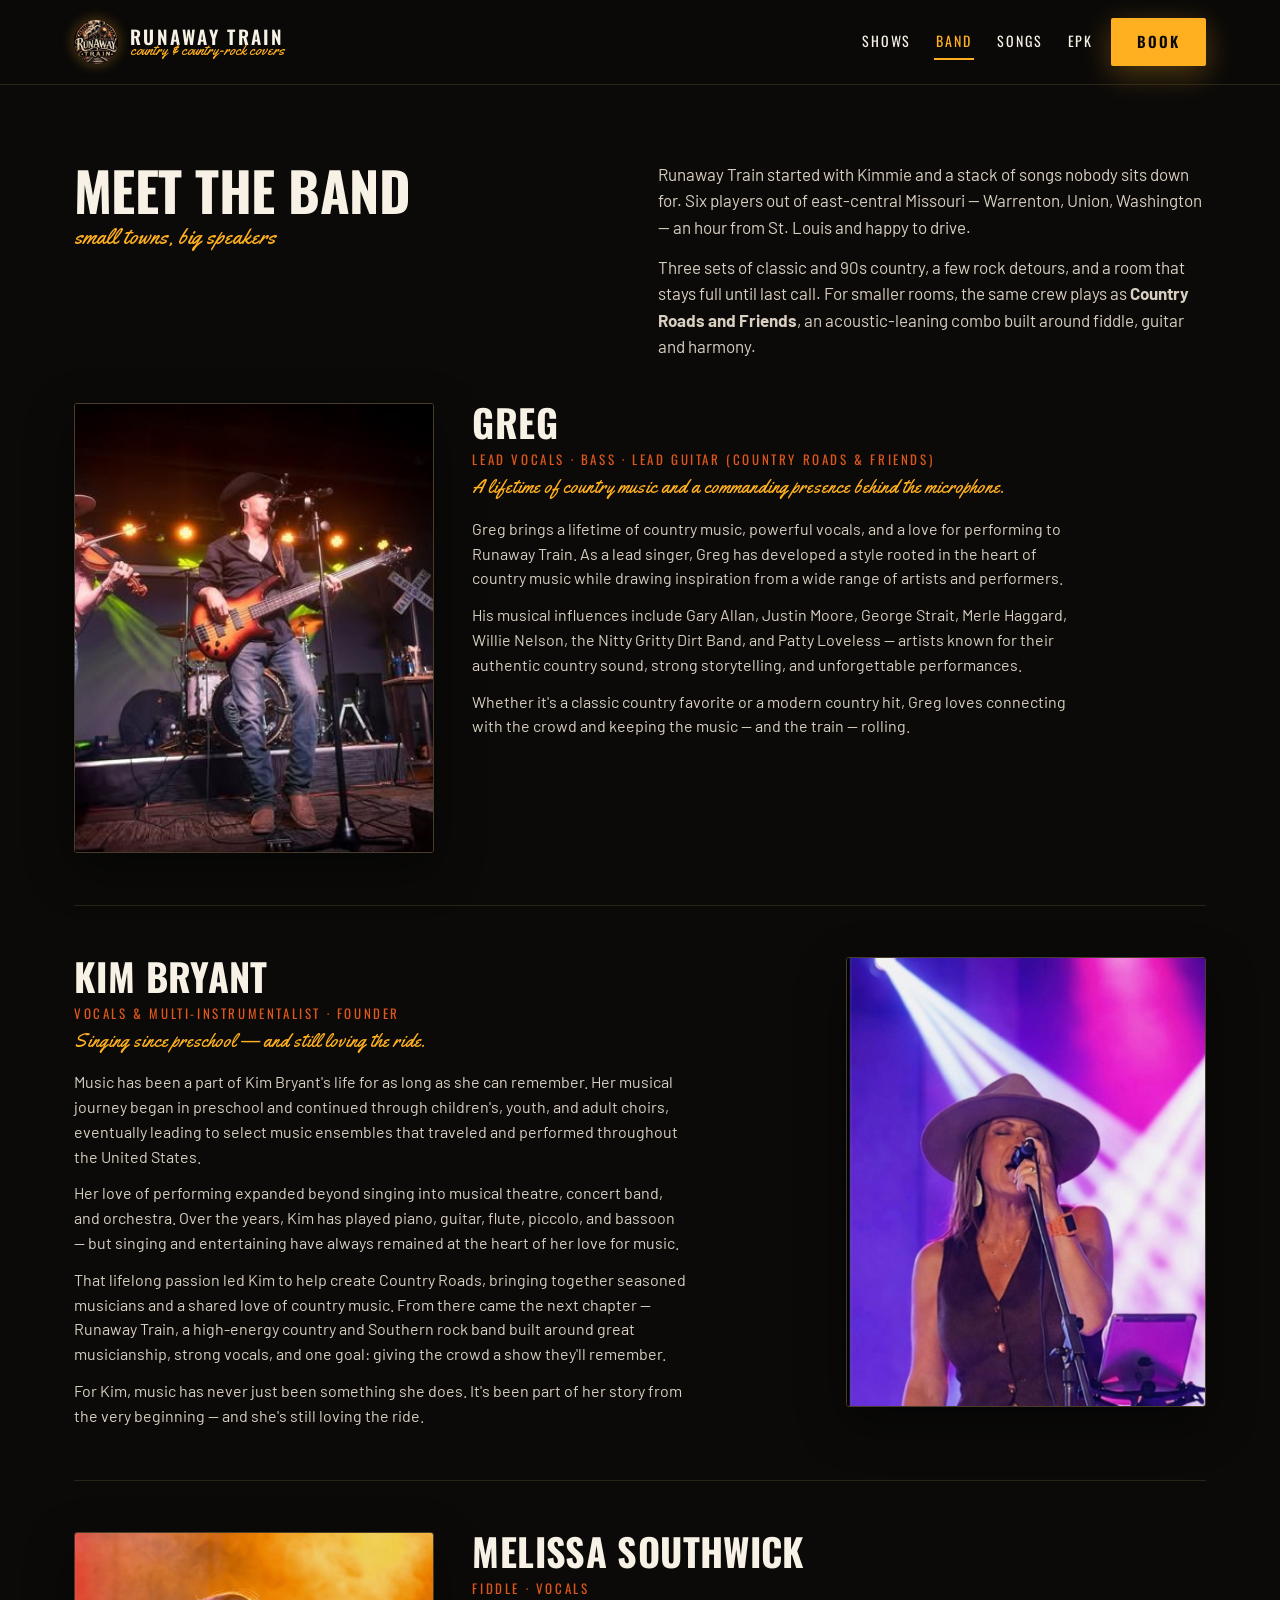
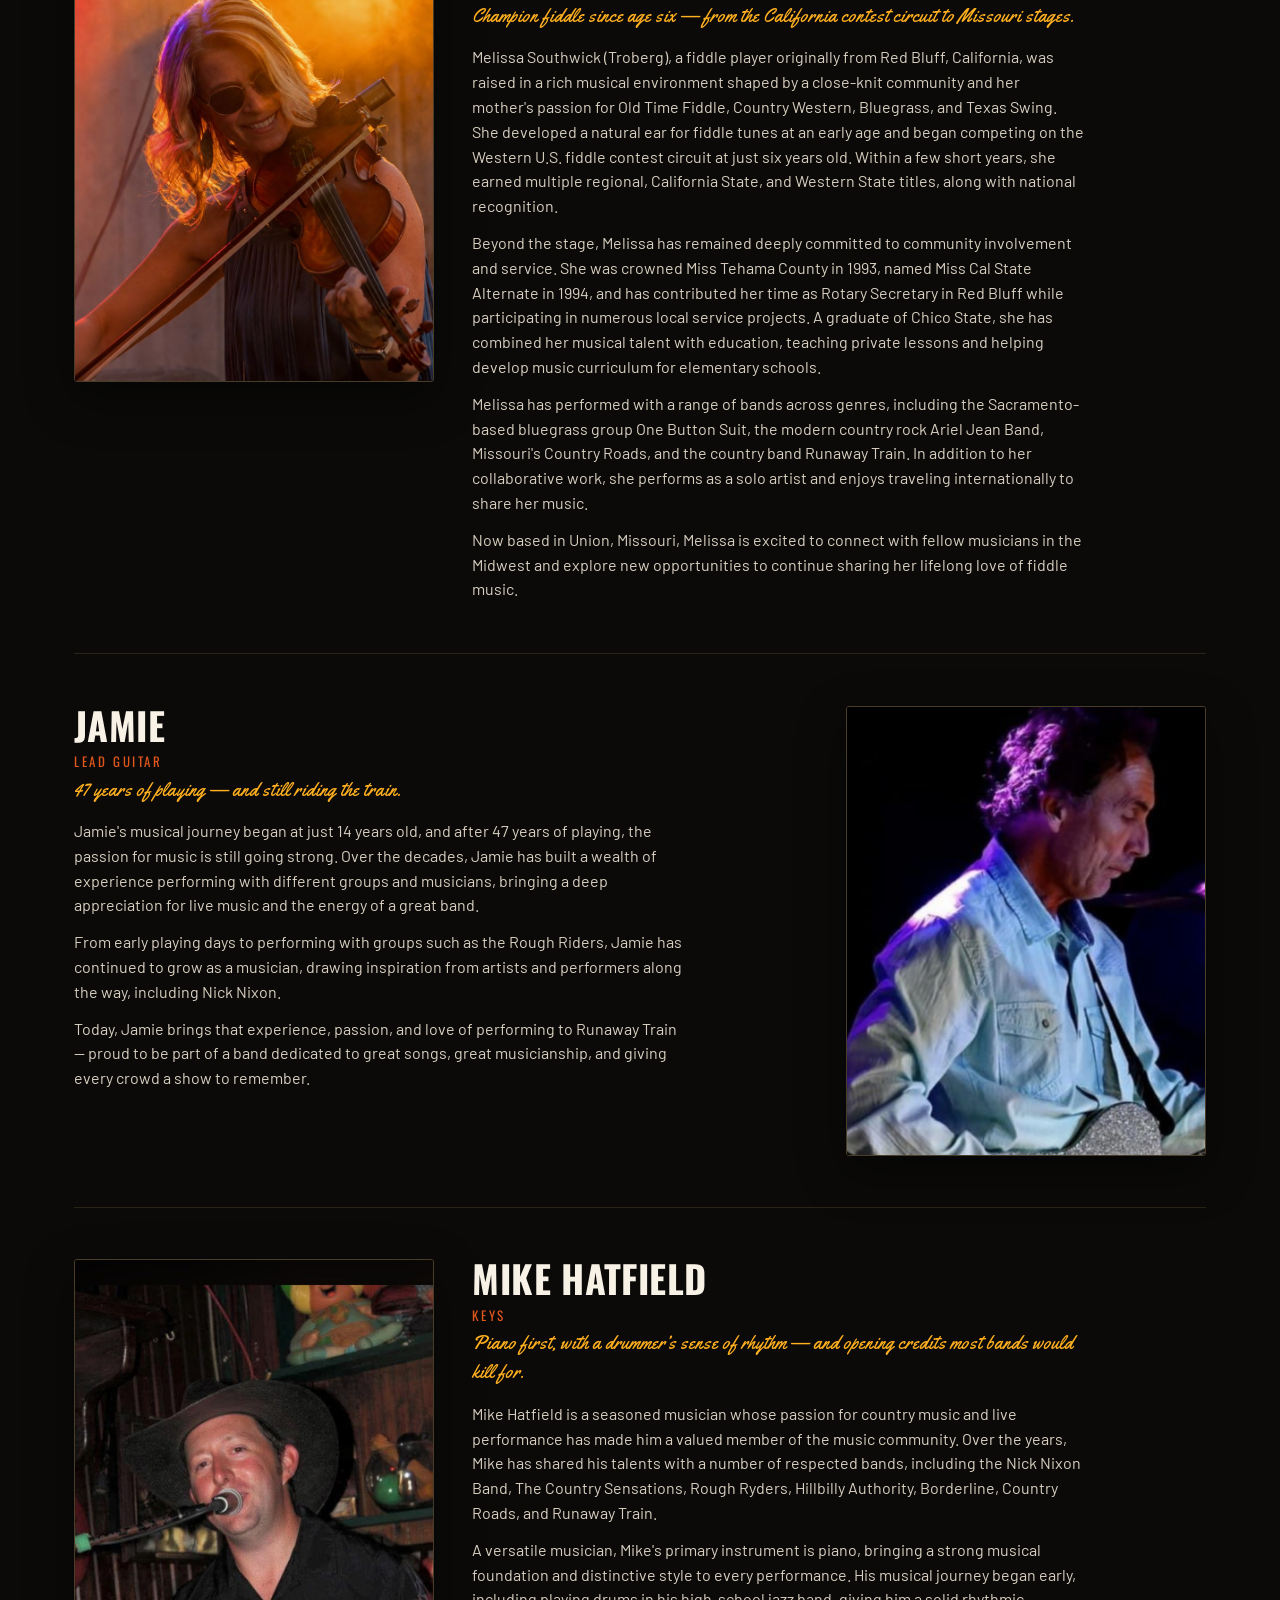
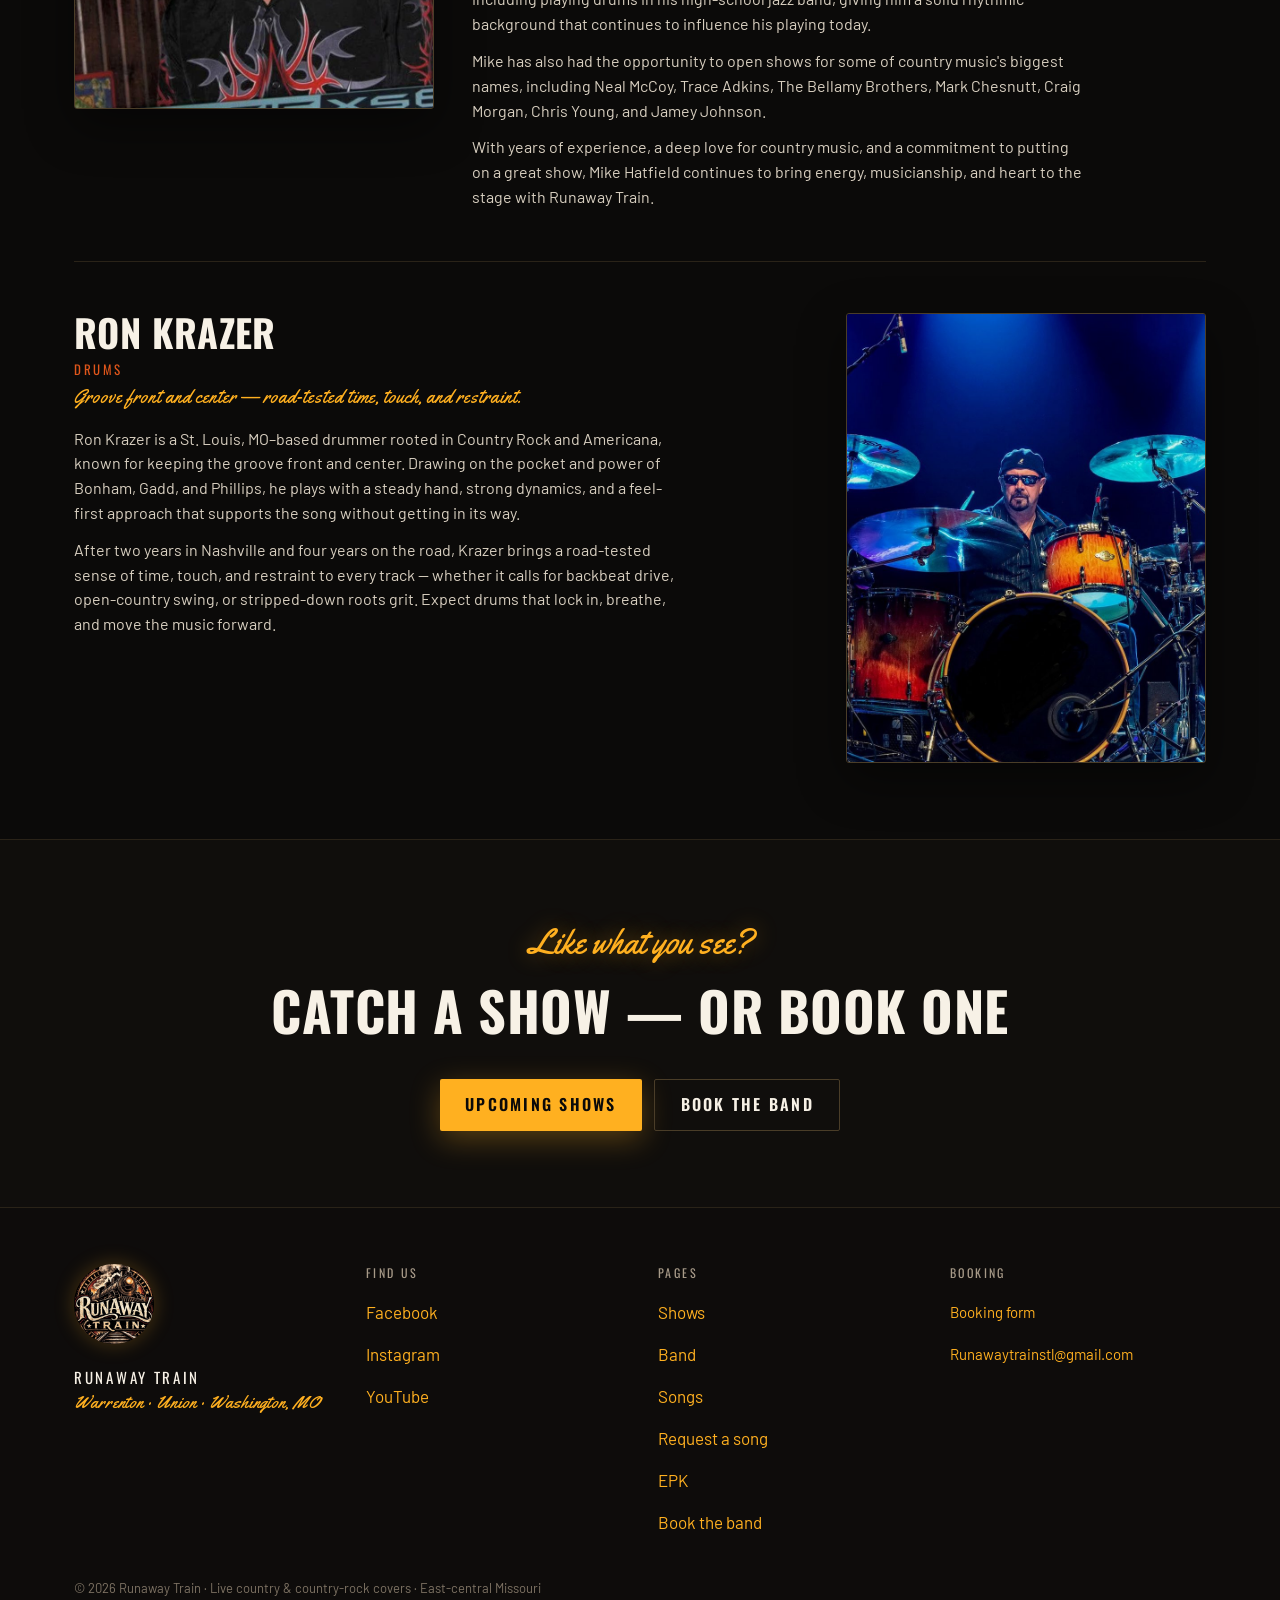
==== commit 448b557b: "Mobile card fix, booking email + form backend, /api/inquiry with Resend; v=15" ====
--- a/band/index.html
+++ b/band/index.html
@@ -15,9 +15,9 @@
 <meta name="twitter:card" content="summary_large_image">
 <link rel="icon" href="/assets/img/photos/badge.jpg">
 <link rel="preload" href="/assets/fonts/oswald-latin-600-normal.woff2" as="font" type="font/woff2" crossorigin>
-<link rel="stylesheet" href="/assets/css/fonts.css?v=11">
-<link rel="stylesheet" href="/assets/css/site.css?v=11">
-<script defer src="/assets/js/site.js?v=11"></script>
+<link rel="stylesheet" href="/assets/css/fonts.css?v=15">
+<link rel="stylesheet" href="/assets/css/site.css?v=15">
+<script defer src="/assets/js/site.js?v=15"></script>
 <script type="application/ld+json">
 {
   "@context": "https://schema.org",
@@ -188,7 +188,7 @@
       <div class="col-title">Booking</div>
       <div class="links" style="color:var(--text-body); font-size:15px;">
         <a href="/book/">Booking form</a>
-        <a href="mailto:booking@example.com" data-todo="booking-email">booking@example.com</a>
+        <a href="mailto:Runawaytrainstl@gmail.com">Runawaytrainstl@gmail.com</a>
       </div>
     </div>
   </div>
--- a/assets/css/site.css
+++ b/assets/css/site.css
@@ -239,9 +239,9 @@
 }
 @media (max-width: 660px) {
   .show-card { grid-template-columns: 1fr; gap: 14px; align-items: stretch; }
-  .show-date { grid-row: auto; text-align: left; border-right: 0; padding-right: 0; display: flex; align-items: baseline; gap: 10px; }
+  .show-card .show-date { grid-row: auto; text-align: left; border-right: 0; padding-right: 0; display: flex; align-items: baseline; gap: 10px; }
   .show-date .day { font-size: 34px; }
-  .show-actions { grid-column: auto; }
+  .show-card .show-actions { grid-column: auto; }
 }
 .show-empty { color: var(--text-muted); padding: 26px 0; }
 
@@ -425,3 +425,25 @@
   .marquee-track { animation: none; flex-wrap: wrap; width: auto; }
   .next-show .dot { animation: none; }
 }
+
+/* ---- video embed (click-to-play facade) ---- */
+.video-embed {
+  position: relative; display: block; width: 100%; aspect-ratio: 16 / 9;
+  padding: 0; border: 1px solid var(--border-warm); border-radius: var(--radius);
+  overflow: hidden; background: #000; cursor: pointer;
+  box-shadow: 0 20px 60px var(--ember-glow);
+}
+.video-embed .poster {
+  width: 100%; height: 100%; object-fit: cover; display: block;
+  opacity: .88; transition: opacity .2s ease, transform .4s ease;
+}
+.video-embed:hover .poster, .video-embed:focus-visible .poster { opacity: 1; transform: scale(1.02); }
+.video-embed .play-btn {
+  position: absolute; inset: 0; margin: auto; width: clamp(60px, 9vw, 80px); height: clamp(60px, 9vw, 80px);
+  border-radius: 50%; background: var(--amber); display: grid; place-items: center;
+  box-shadow: 0 10px 34px rgba(0, 0, 0, .55); transition: transform .2s ease; pointer-events: none;
+}
+.video-embed:hover .play-btn, .video-embed:focus-visible .play-btn { transform: scale(1.08); }
+.video-embed .play-btn svg { margin-left: 6%; width: 38%; height: auto; }
+.video-embed iframe { position: absolute; inset: 0; width: 100%; height: 100%; border: 0; }
+.video-caption { margin-top: 12px; color: var(--text-muted); font-size: 15px; }
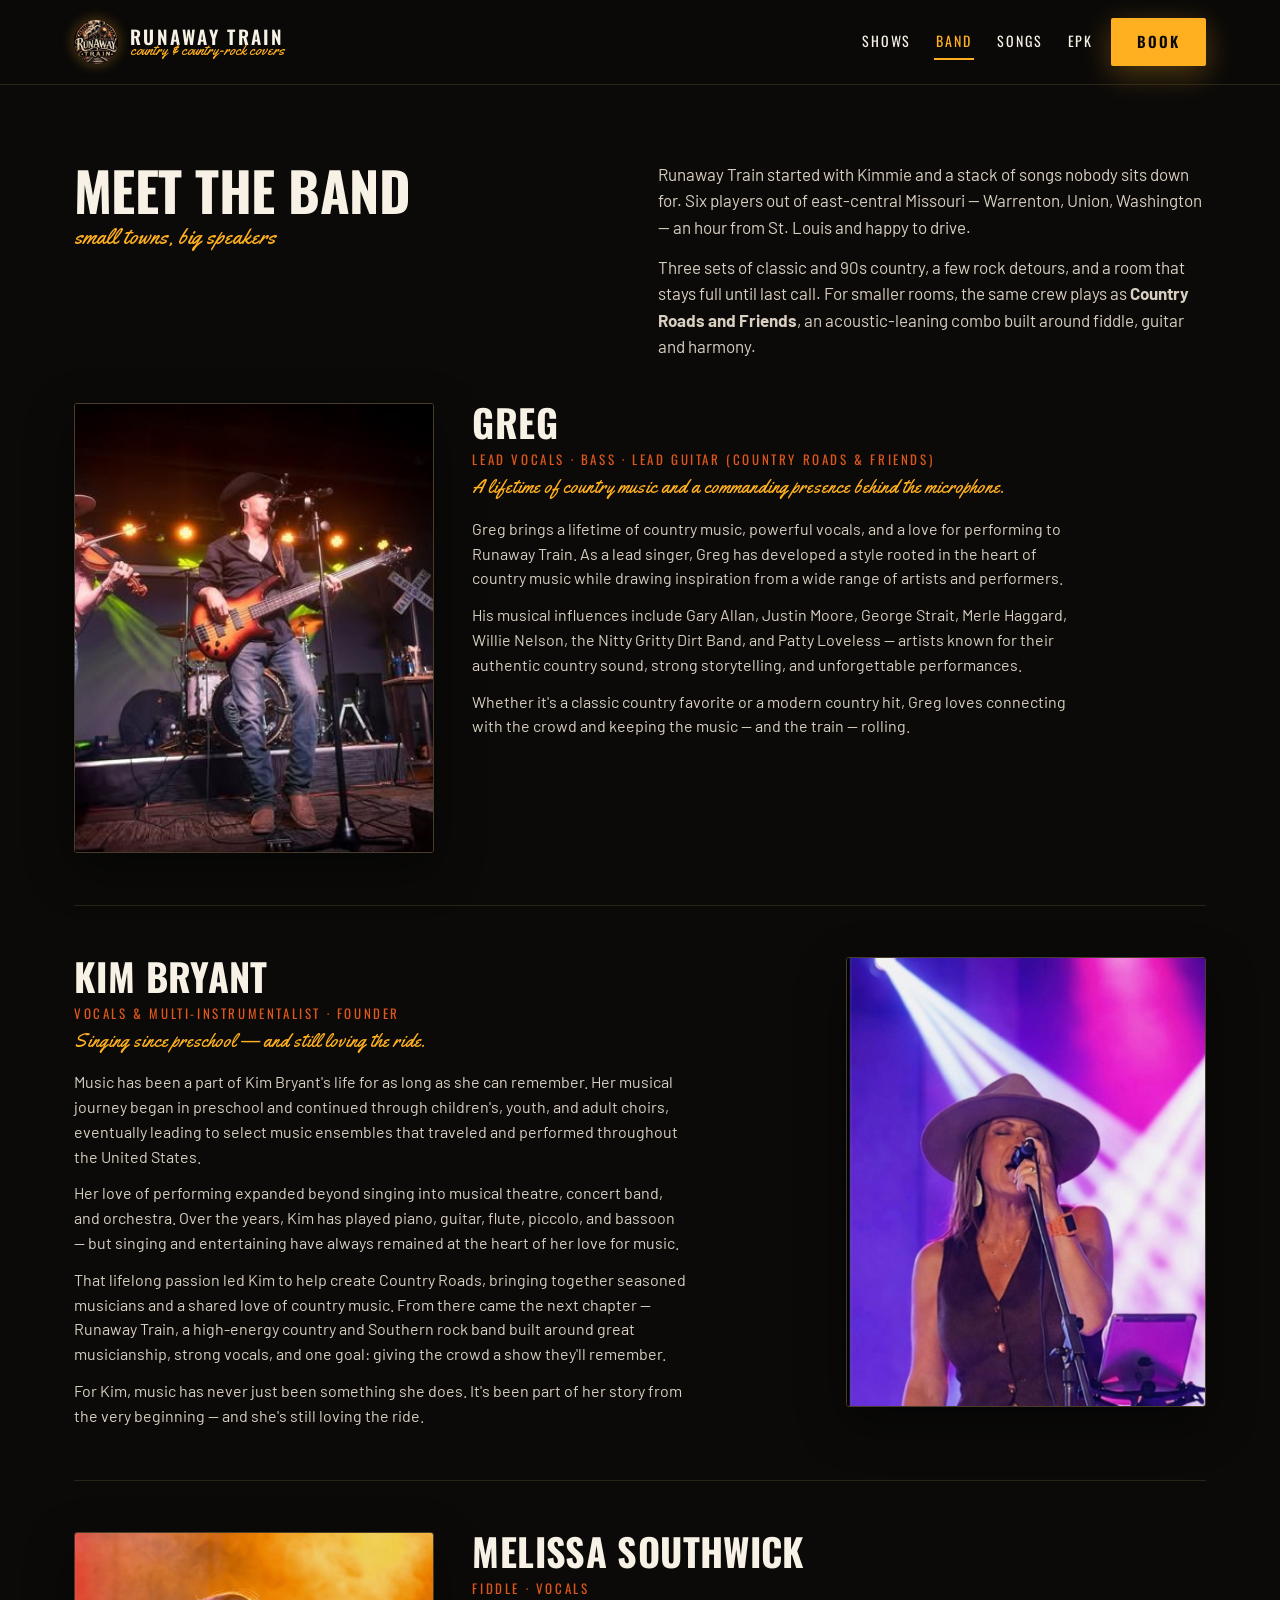
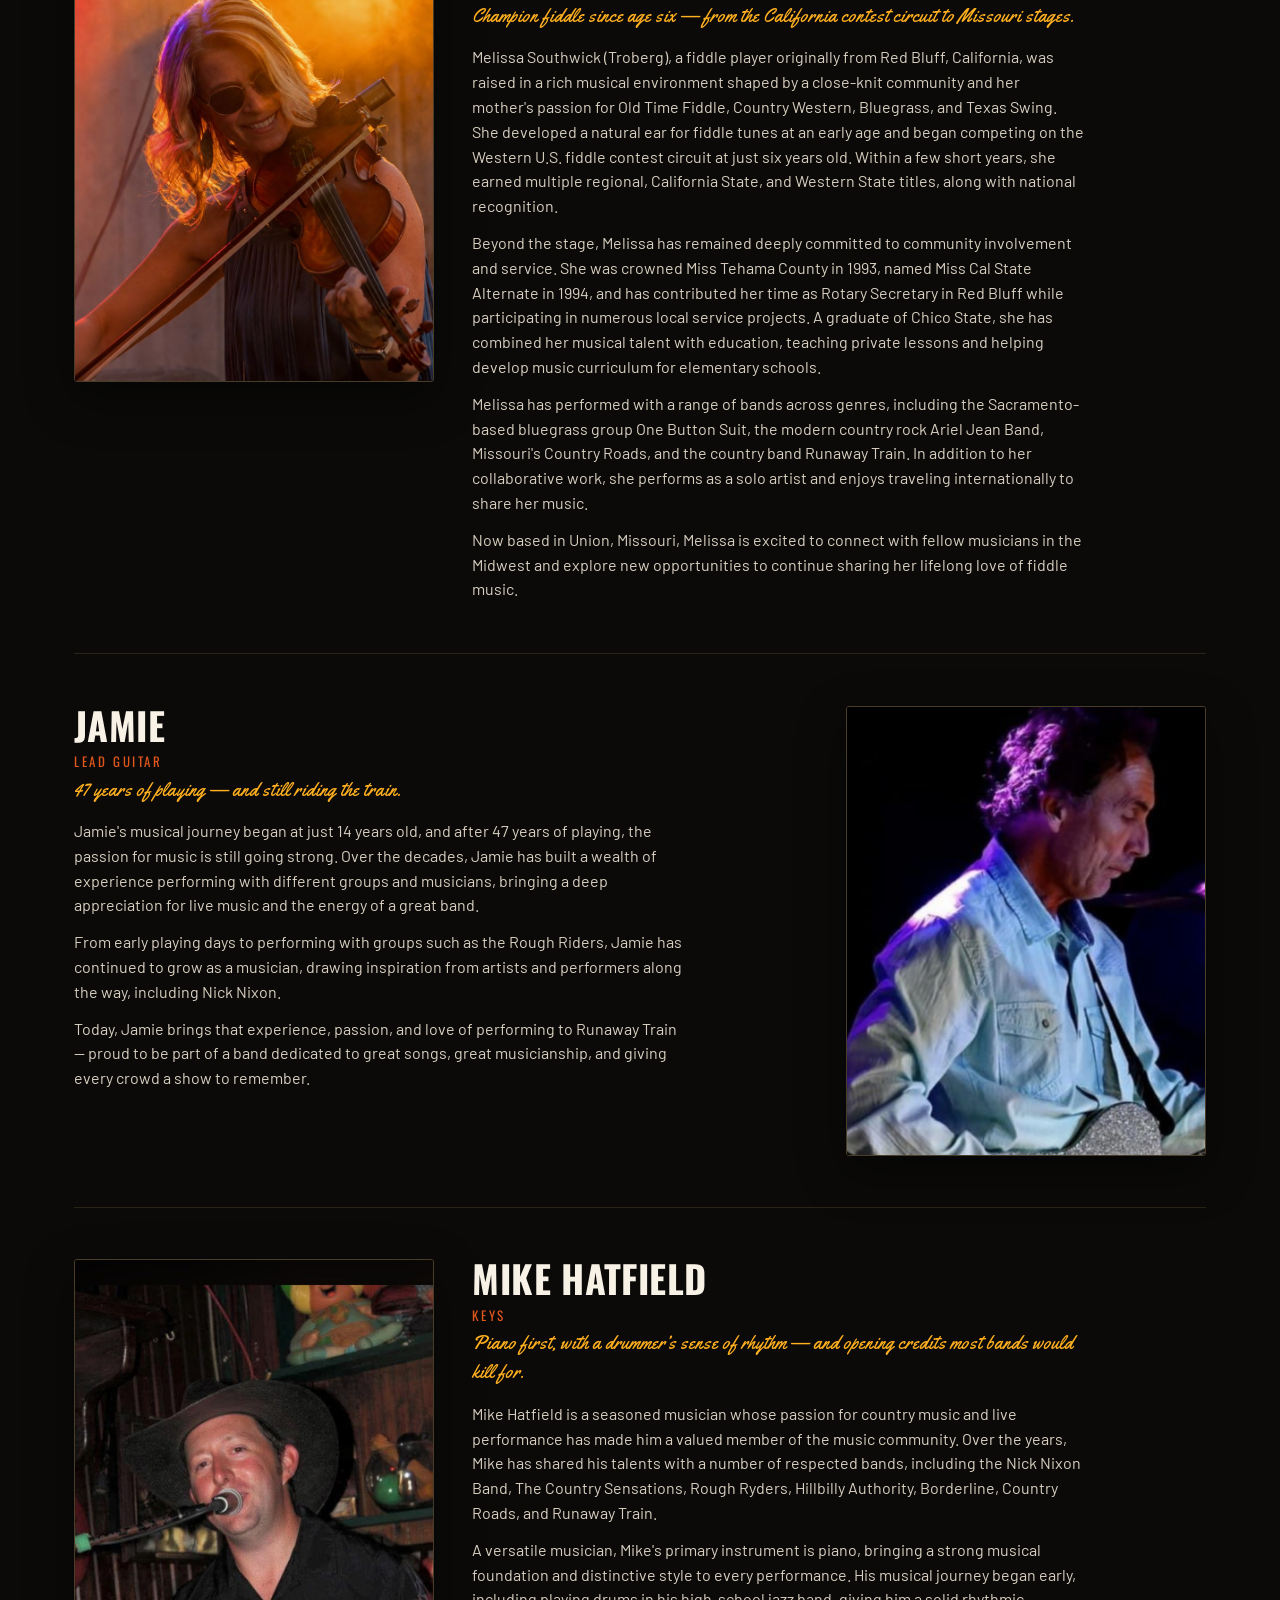
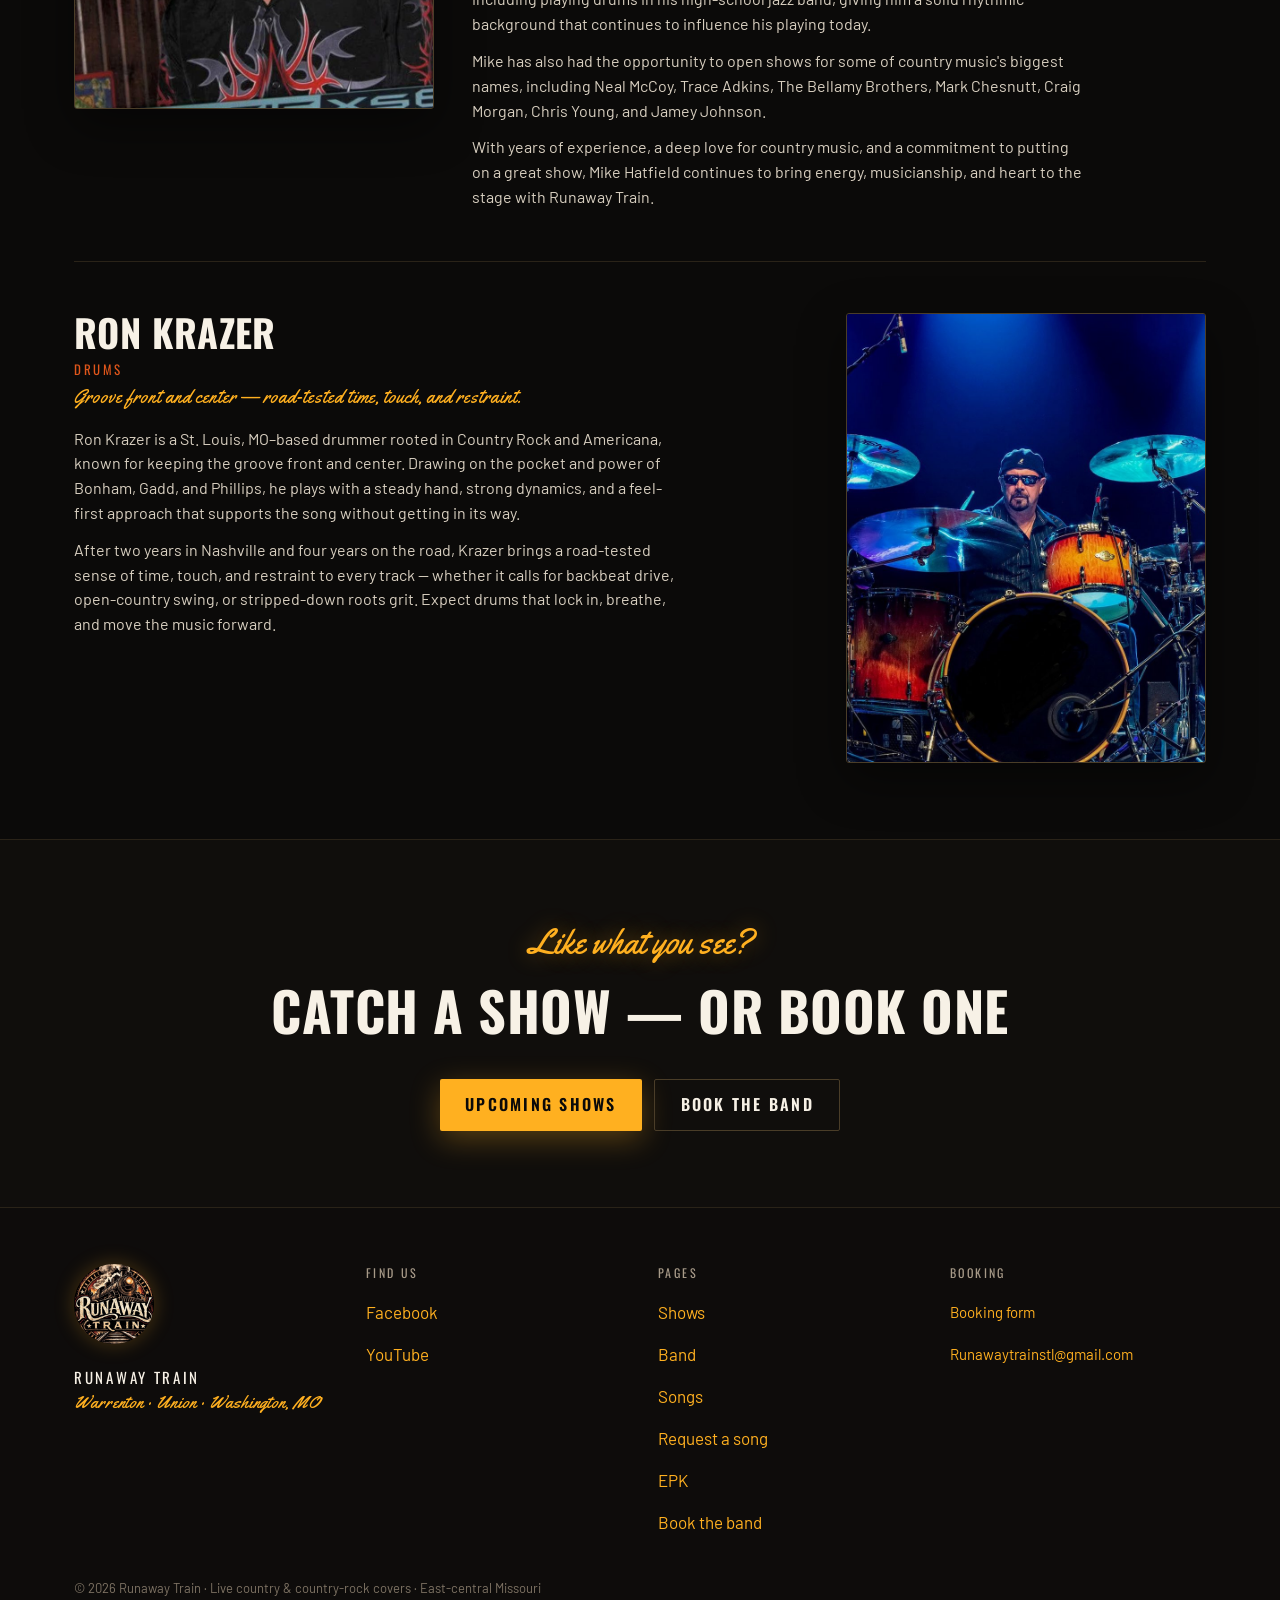
==== commit 1d23dd20: "HTML inquiry email + Booking Inquiry sender name" ====
--- a/band/index.html
+++ b/band/index.html
@@ -168,9 +168,8 @@
     <div>
       <div class="col-title">Find us</div>
       <div class="links">
-        <a href="#" data-todo="facebook-url">Facebook</a>
-        <a href="#" data-todo="instagram-url">Instagram</a>
-        <a href="#" data-todo="youtube-url">YouTube</a>
+        <a href="https://www.facebook.com/listentothemusic3" rel="noopener">Facebook</a>
+        <a href="https://www.youtube.com/channel/UCtiRZH0m6ZRdXD3RcGt_FcQ" rel="noopener">YouTube</a>
       </div>
     </div>
     <div>
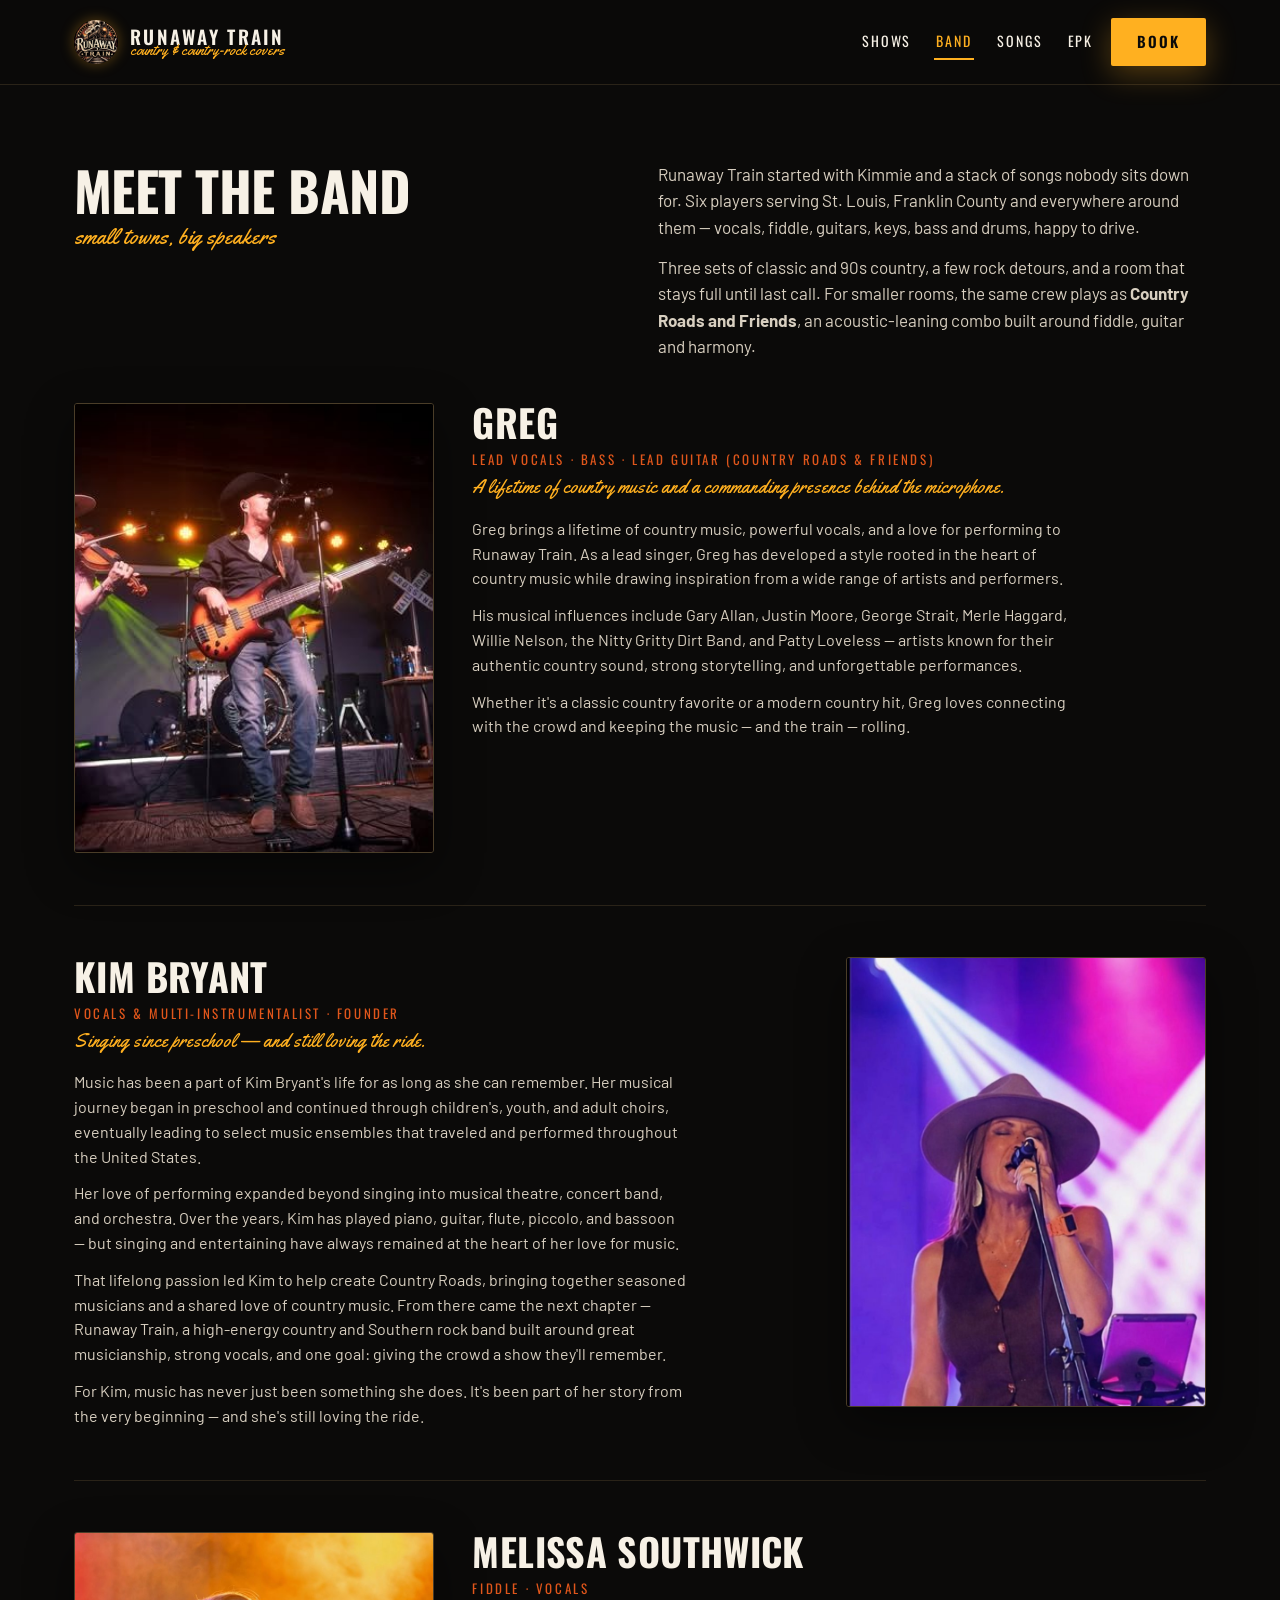
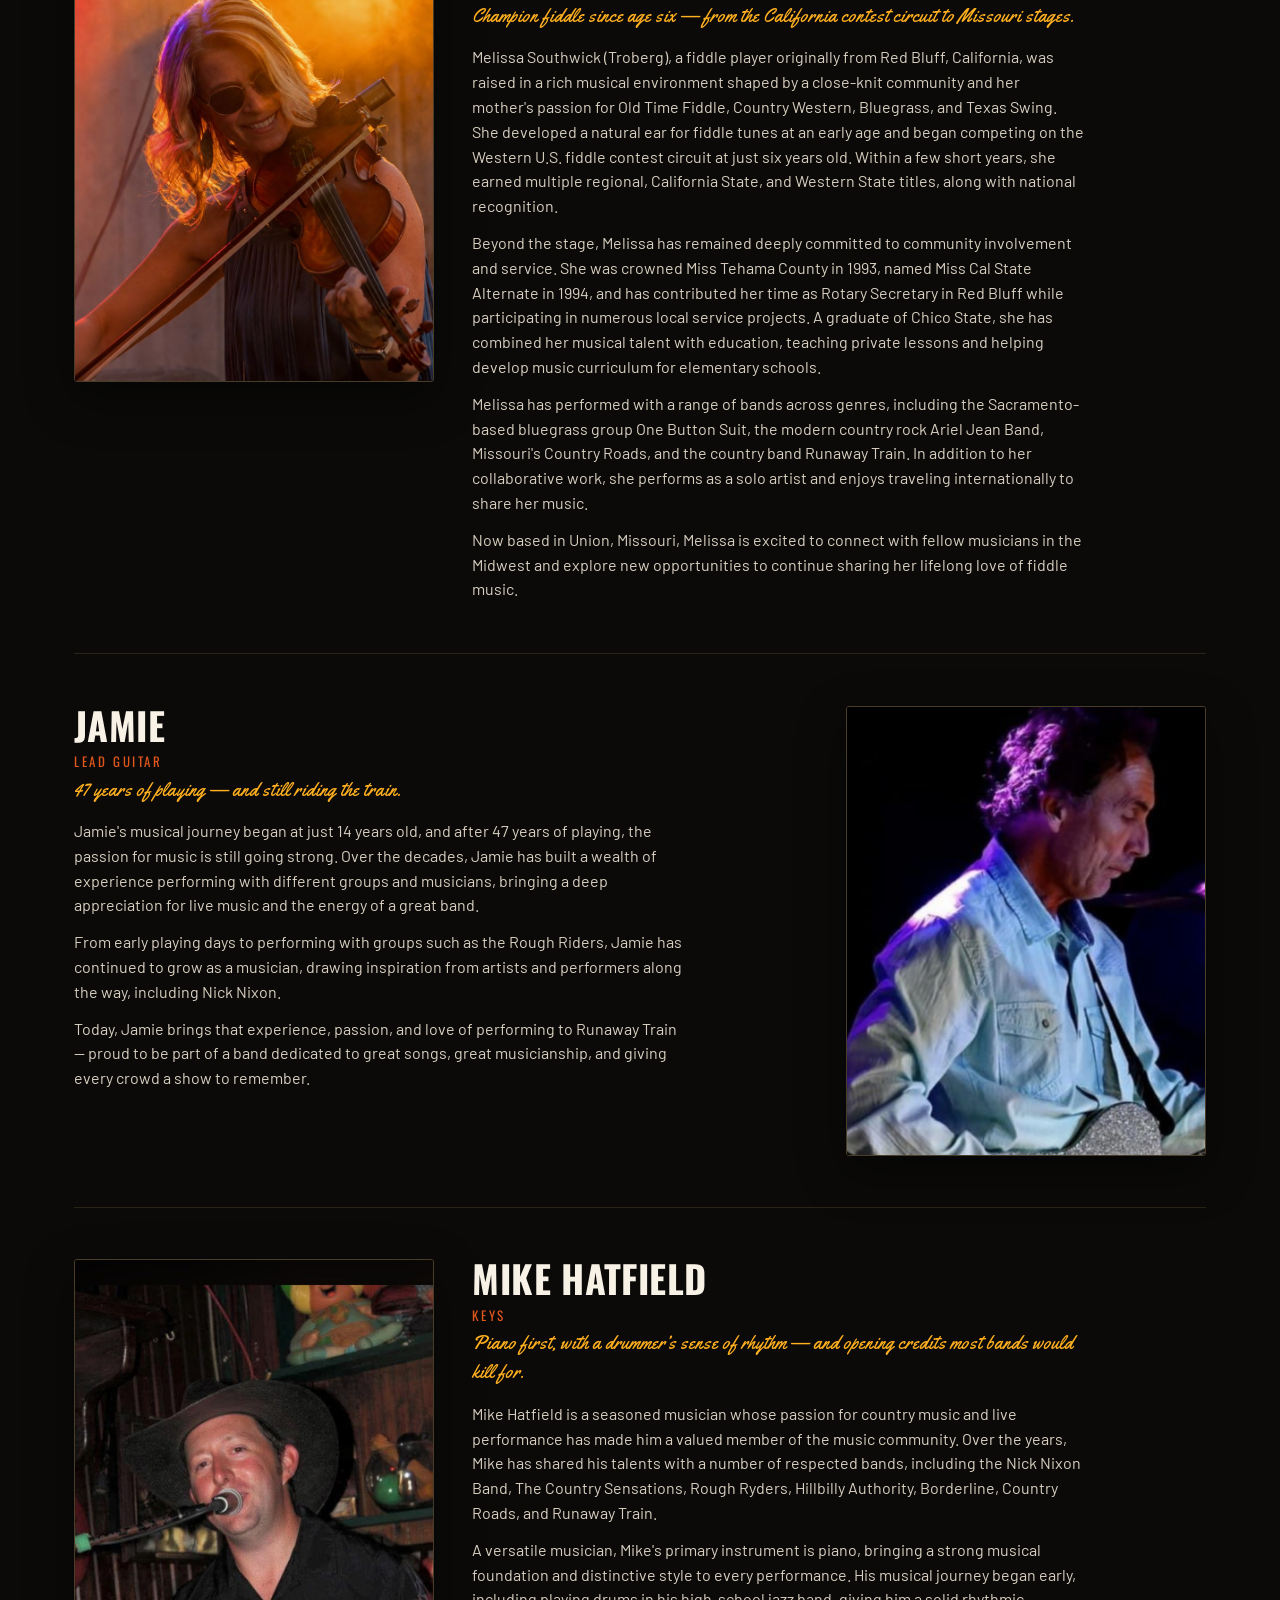
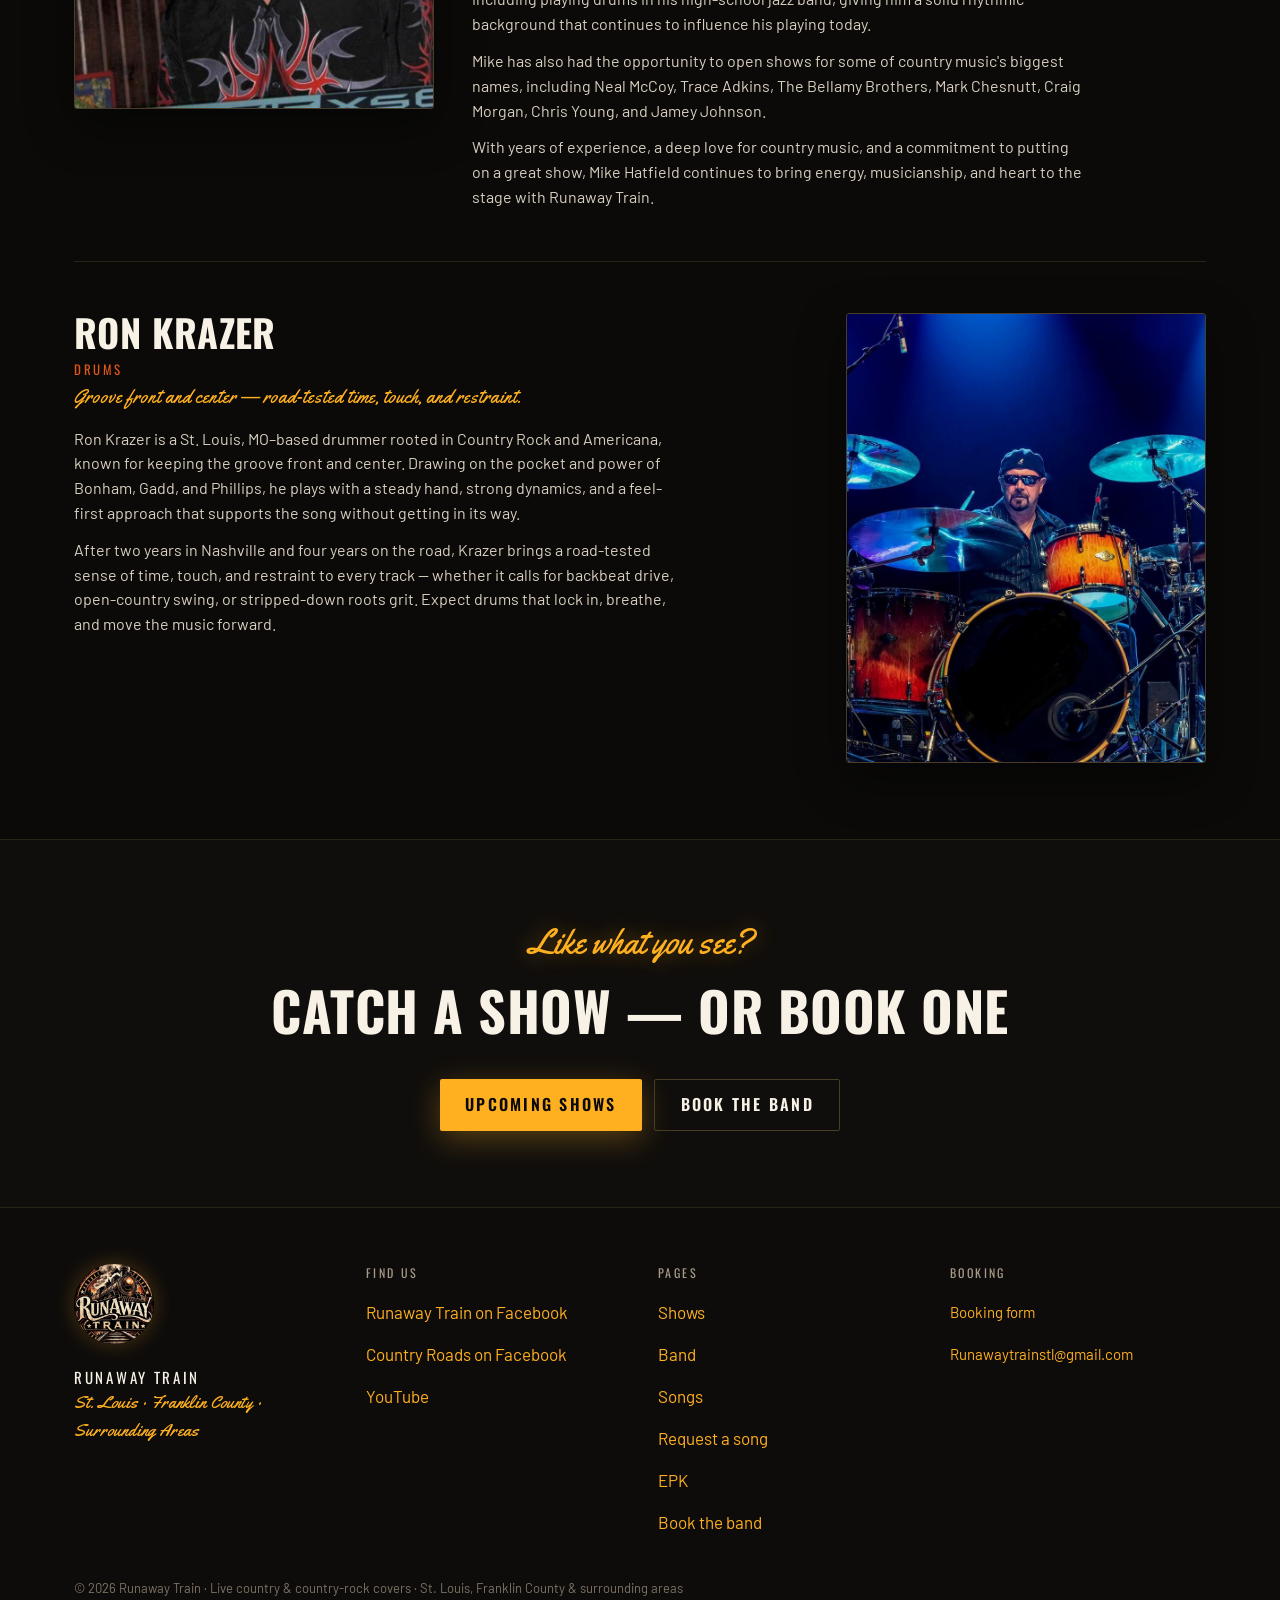
==== commit c137703e: "Copy edits: keys, receptions, service area, both Facebook pages" ====
--- a/band/index.html
+++ b/band/index.html
@@ -4,20 +4,20 @@
 <meta charset="utf-8">
 <meta name="viewport" content="width=device-width, initial-scale=1">
 <title>Meet the Band — Runaway Train | 6-Piece Country Cover Band from Missouri</title>
-<meta name="description" content="Meet Runaway Train: six players out of Warrenton, Union & Washington, Missouri. Lead vocals, national-champion fiddle, twin guitars, bass and drums — three sets of country you know every word to.">
+<meta name="description" content="Meet Runaway Train: six players serving St. Louis, Franklin County & surrounding areas. Lead vocals, national-champion fiddle, twin guitars, keys, bass and drums — three sets of country you know every word to.">
 <link rel="canonical" href="https://runawaytrain.band/band/">
 <meta property="og:type" content="website">
 <meta property="og:site_name" content="Runaway Train">
 <meta property="og:title" content="Meet the Band — Runaway Train">
-<meta property="og:description" content="Six players out of east-central Missouri. Small towns, big speakers.">
+<meta property="og:description" content="Six players out of the St. Louis area. Small towns, big speakers.">
 <meta property="og:url" content="https://runawaytrain.band/band/">
 <meta property="og:image" content="https://runawaytrain.band/assets/img/og-image.jpg">
 <meta name="twitter:card" content="summary_large_image">
 <link rel="icon" href="/assets/img/photos/badge.jpg">
 <link rel="preload" href="/assets/fonts/oswald-latin-600-normal.woff2" as="font" type="font/woff2" crossorigin>
-<link rel="stylesheet" href="/assets/css/fonts.css?v=15">
-<link rel="stylesheet" href="/assets/css/site.css?v=15">
-<script defer src="/assets/js/site.js?v=15"></script>
+<link rel="stylesheet" href="/assets/css/fonts.css?v=17">
+<link rel="stylesheet" href="/assets/css/site.css?v=17">
+<script defer src="/assets/js/site.js?v=17"></script>
 <script type="application/ld+json">
 {
   "@context": "https://schema.org",
@@ -68,7 +68,7 @@
           <p class="kicker">small towns, big speakers</p>
         </div>
         <div style="color:var(--text-body);">
-          <p style="margin:0 0 14px;">Runaway Train started with Kimmie and a stack of songs nobody sits down for. Six players out of east-central Missouri — Warrenton, Union, Washington — an hour from St. Louis and happy to drive.</p>
+          <p style="margin:0 0 14px;">Runaway Train started with Kimmie and a stack of songs nobody sits down for. Six players serving St. Louis, Franklin County and everywhere around them — vocals, fiddle, guitars, keys, bass and drums, happy to drive.</p>
           <p style="margin:0;">Three sets of classic and 90s country, a few rock detours, and a room that stays full until last call. For smaller rooms, the same crew plays as <strong>Country Roads and Friends</strong>, an acoustic-leaning combo built around fiddle, guitar and harmony.</p>
         </div>
       </div>
@@ -163,12 +163,13 @@
     <div>
       <img class="badge" src="/assets/img/photos/badge.jpg" alt="Runaway Train badge logo" width="80" height="80" loading="lazy">
       <div class="name">Runaway Train</div>
-      <div class="where">Warrenton · Union · Washington, MO</div>
+      <div class="where">St. Louis · Franklin County · Surrounding Areas</div>
     </div>
     <div>
       <div class="col-title">Find us</div>
       <div class="links">
-        <a href="https://www.facebook.com/listentothemusic3" rel="noopener">Facebook</a>
+        <a href="https://www.facebook.com/profile.php?id=61579012043675" rel="noopener">Runaway Train on Facebook</a>
+        <a href="https://www.facebook.com/listentothemusic3" rel="noopener">Country Roads on Facebook</a>
         <a href="https://www.youtube.com/channel/UCtiRZH0m6ZRdXD3RcGt_FcQ" rel="noopener">YouTube</a>
       </div>
     </div>
@@ -191,7 +192,7 @@
       </div>
     </div>
   </div>
-  <div class="wrap legal">© 2026 Runaway Train · Live country &amp; country-rock covers · East-central Missouri</div>
+  <div class="wrap legal">© 2026 Runaway Train · Live country &amp; country-rock covers · St. Louis, Franklin County &amp; surrounding areas</div>
 </footer>
 
 <div class="mobile-bar">
--- a/assets/css/site.css
+++ b/assets/css/site.css
@@ -447,3 +447,30 @@
 .video-embed .play-btn svg { margin-left: 6%; width: 38%; height: auto; }
 .video-embed iframe { position: absolute; inset: 0; width: 100%; height: 100%; border: 0; }
 .video-caption { margin-top: 12px; color: var(--text-muted); font-size: 15px; }
+
+/* ---- form success states ---- */
+.form-success { text-align: center; padding: clamp(24px, 5vw, 48px) 12px; }
+.form-success .check-big {
+  width: 68px; height: 68px; margin: 0 auto 18px; border-radius: 50%;
+  background: #2E9E5B; display: grid; place-items: center;
+  box-shadow: 0 0 34px rgba(63, 208, 121, .45);
+  animation: check-pop .45s cubic-bezier(.175, .885, .32, 1.4) both;
+}
+.form-success .check-big svg { width: 34px; height: 34px; }
+.form-success h3 { font-family: var(--f-display); font-size: 24px; text-transform: uppercase; letter-spacing: .04em; margin: 0 0 8px; }
+.form-success p { color: var(--text-muted); margin: 0; font-size: 15px; }
+.mini-success {
+  display: flex; align-items: center; gap: 10px; margin-top: 14px;
+  font-size: 15px; color: #9FE0B4;
+  animation: check-pop .4s cubic-bezier(.175, .885, .32, 1.4) both;
+}
+.mini-success .check-sm {
+  flex: 0 0 auto; width: 24px; height: 24px; border-radius: 50%;
+  background: #2E9E5B; display: grid; place-items: center;
+  box-shadow: 0 0 16px rgba(63, 208, 121, .55);
+}
+.mini-success .check-sm svg { width: 12px; height: 12px; }
+@keyframes check-pop { from { transform: scale(.4); opacity: 0; } to { transform: scale(1); opacity: 1; } }
+@media (prefers-reduced-motion: reduce) {
+  .form-success .check-big, .mini-success { animation: none; }
+}
